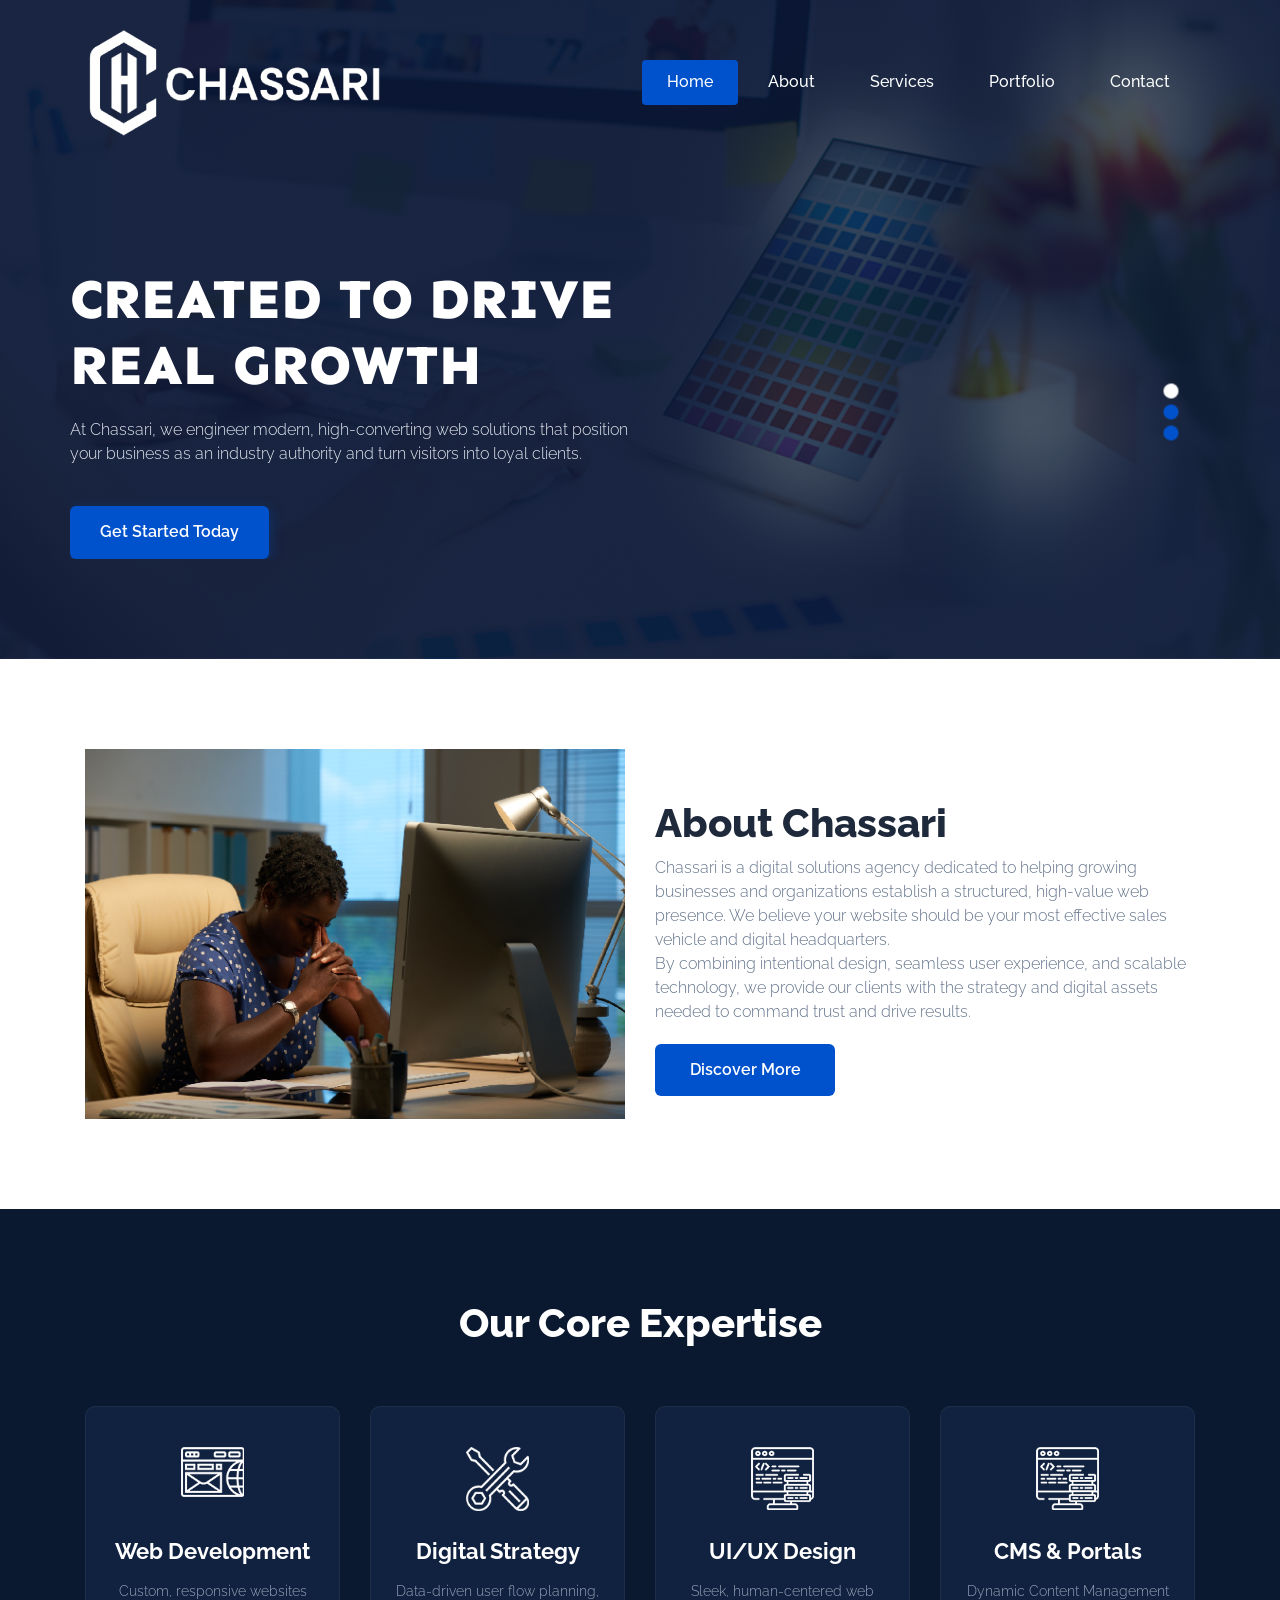
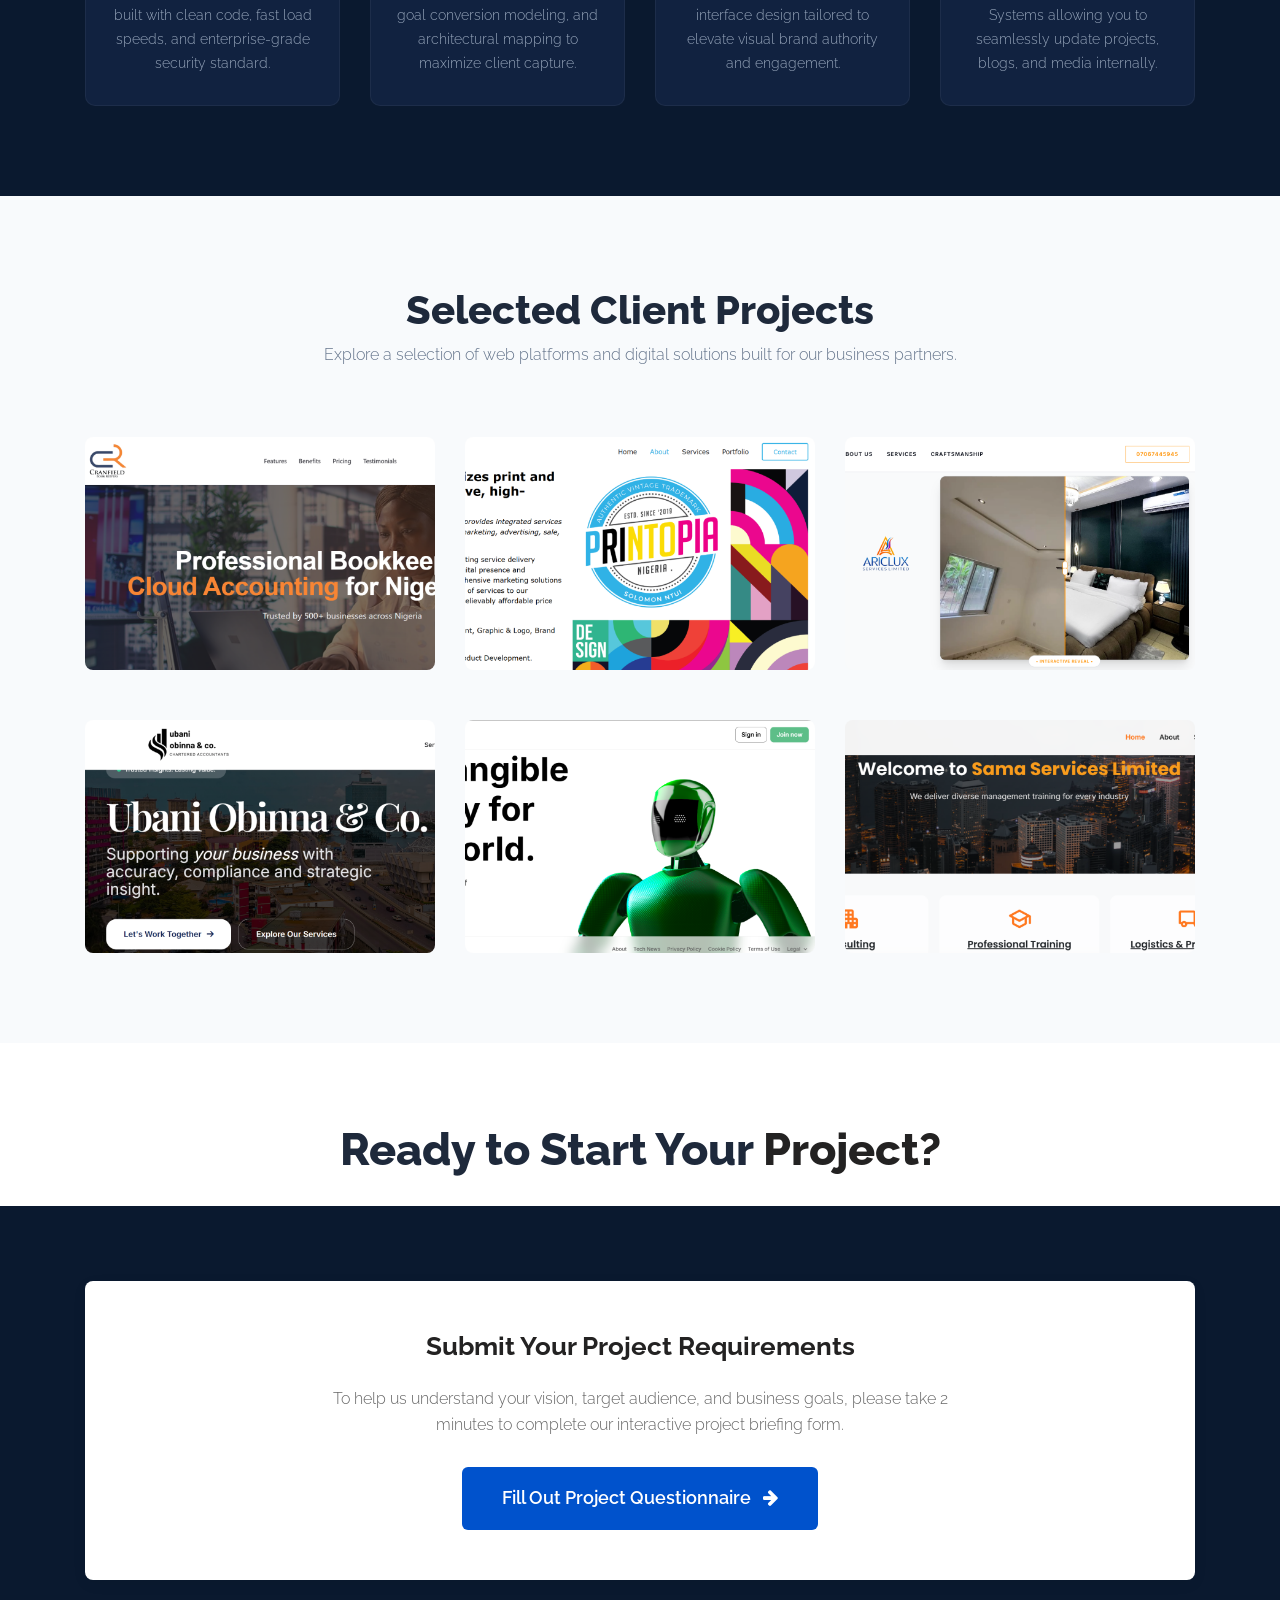
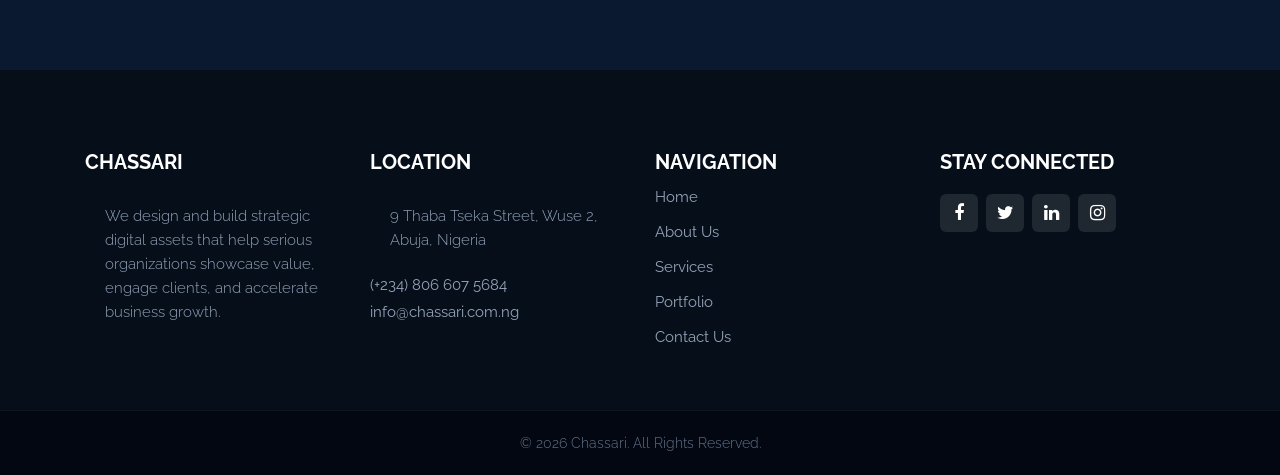
==== index.html @ c995de71 "Add files via upload" ====
<!DOCTYPE html>
<html lang="en">
   <head>
      <meta charset="utf-8">
      <meta http-equiv="X-UA-Compatible" content="IE=edge">
      <meta name="viewport" content="width=device-width, initial-scale=1">
      <meta name="viewport" content="initial-scale=1, maximum-scale=1">
      <title>Chassari | Web Design & Digital Growth Solutions</title>
      <meta name="keywords" content="web design abuja, web development nigeria, business websites, digital agency abuja, custom websites">
      <meta name="description" content="Chassari builds modern, high-converting websites designed to help structured businesses generate leads and scale online.">
      <meta name="author" content="Chassari">
      <link rel="stylesheet" type="text/css" href="css/bootstrap.min.css">
      <link rel="stylesheet" type="text/css" href="css/style.css">
      <link rel="stylesheet" href="css/responsive.css">
      <link rel="icon" href="images/favicon.png" type="image/png" />
      <link rel="apple-touch-icon" href="images/favicon.png" />
      <link rel="stylesheet" href="css/jquery.mCustomScrollbar.min.css">
      <link rel="stylesheet" href="https://netdna.bootstrapcdn.com/font-awesome/4.0.3/css/font-awesome.css">
      <link href="https://fonts.googleapis.com/css2?family=Raleway:wght@400;500;600;800&family=Sen:wght@400;700;800&display=swap" rel="stylesheet">
   </head>
   <body>
      
      <div class="header_section">
         <div class="container">
            <nav class="navbar navbar-expand-lg navbar-light bg-light">
               <div class="logo"><a href="index.html"><img src="images/logo.png" alt="Chassari Logo"></a></div>
               <button class="navbar-toggler" type="button" data-toggle="collapse" data-target="#navbarSupportedContent" aria-controls="navbarSupportedContent" aria-expanded="false" aria-label="Toggle navigation">
               <span class="navbar-toggler-icon"></span>
               </button>
               <div class="collapse navbar-collapse" id="navbarSupportedContent">
                  <ul class="navbar-nav ml-auto">
                     <li class="nav-item active">
                        <a class="nav-link" href="index.html">Home</a>
                     </li>
                     <li class="nav-item">
                        <a class="nav-link" href="about.html">About</a>
                     </li>
                     <li class="nav-item">
                        <a class="nav-link" href="services.html">Services</a>
                     </li>
                     <li class="nav-item">
                        <a class="nav-link" href="portfolio.html">Portfolio</a>
                     </li>
                     <li class="nav-item">
                        <a class="nav-link" href="contact.html">Contact</a>
                     </li>
                  </ul>
               </div>
            </nav>
         </div>
         <div class="banner_section layout_padding">
            <section class="slide-wrapper">
               <div class="container">
                  <div id="myCarousel" class="carousel slide" data-ride="carousel">
                     <ol class="carousel-indicators">
                        <li data-target="#myCarousel" data-slide-to="0" class="active"></li>
                        <li data-target="#myCarousel" data-slide-to="1"></li>
                        <li data-target="#myCarousel" data-slide-to="2"></li>
                     </ol>
                     <div class="carousel-inner">
                        <div class="carousel-item active">
                           <div class="container">
                              <div class="row">
                                 <div class="col-sm-12">
                                    <div class="banner_taital_main">
                                       <h1 class="banner_taital">Created to Drive Real Growth</h1>
                                       <p class="banner_text">At Chassari, we engineer modern, high-converting web solutions that position your business as an industry authority and turn visitors into loyal clients.</p>
                                       <div class="btn_main">
                                          <div class="contact_bt"><a href="contact.html">Get Started Today</a></div>
                                       </div>
                                    </div>
                                 </div>
                              </div>
                           </div>
                        </div>
                        <div class="carousel-item">
                           <div class="container">
                              <div class="row">
                                 <div class="col-sm-12">
                                    <div class="banner_taital_main">
                                       <h1 class="banner_taital">Transform Your Online Presence</h1>
                                       <p class="banner_text">Move beyond basic templates. We create bespoke digital platforms structured specifically around your unique operational goals.</p>
                                       <div class="contact_bt"><a href="portfolio.html">View Our Work</a></div>
                                    </div>
                                 </div>
                              </div>
                           </div>
                        </div>
                        <div class="carousel-item">
                           <div class="container">
                              <div class="row">
                                 <div class="col-sm-12">
                                    <div class="banner_taital_main">
                                       <h1 class="banner_taital">High-Impact Web Presence</h1>
                                       <p class="banner_text">From corporate brands to dynamic organizations, we build fast, secure, and responsive web platforms that deliver high return on investment.</p>
                                       <div class="contact_bt"><a href="contact.html">Request a Proposal</a></div>
                                    </div>
                                 </div>
                              </div>
                           </div>
                        </div>
                     </div>
                  </div>
               </div>
            </section>
         </div>
      </div>

      <div class="about_section layout_padding">
         <div class="container">
            <div class="row">
               <div class="col-md-6">
                  <div class="about_img"><img src="images/about-img.png" alt="About Chassari"></div>
               </div>
               <div class="col-md-6">
                  <h1 class="about_taital">About Chassari</h1>
                  <p class="about_text">Chassari is a digital solutions agency dedicated to helping growing businesses and organizations establish a structured, high-value web presence. We believe your website should be your most effective sales vehicle and digital headquarters.</p>
                  <p class="about_text">By combining intentional design, seamless user experience, and scalable technology, we provide our clients with the strategy and digital assets needed to command trust and drive results.</p>
                  <div class="read_bt_1"><a href="about.html">Discover More</a></div>
               </div>
            </div>
         </div>
      </div>

      <div class="services_section layout_padding">
         <div class="container">
            <div class="row">
               <div class="col-sm-12">
                  <h1 class="services_taital">Our Core Expertise</h1>
               </div>
            </div>
            <div class="services_section_2">
               <div class="row">
                  <div class="col-lg-3 col-sm-6">
                     <div class="box_main">
                        <div class="service_img"><img src="images/icon-1.png" alt="Web Development Icon"></div>
                        <h4 class="development_text">Web Development</h4>
                        <p class="services_text">Custom, responsive websites built with clean code, fast load speeds, and enterprise-grade security standard.</p>
                        <div class="readmore_bt"><a href="services.html">Learn More</a></div>
                     </div>
                  </div>
                  <div class="col-lg-3 col-sm-6">
                     <div class="box_main">
                        <div class="service_img"><img src="images/icon-2.png" alt="Strategy Icon"></div>
                        <h4 class="development_text">Digital Strategy</h4>
                        <p class="services_text">Data-driven user flow planning, goal conversion modeling, and architectural mapping to maximize client capture.</p>
                        <div class="readmore_bt"><a href="services.html">Learn More</a></div>
                     </div>
                  </div>
                  <div class="col-lg-3 col-sm-6">
                     <div class="box_main">
                        <div class="service_img"><img src="images/icon-3.png" alt="UI/UX Design Icon"></div>
                        <h4 class="development_text">UI/UX Design</h4>
                        <p class="services_text">Sleek, human-centered web interface design tailored to elevate visual brand authority and engagement.</p>
                        <div class="readmore_bt"><a href="services.html">Learn More</a></div>
                     </div>
                  </div>
                  <div class="col-lg-3 col-sm-6">
                     <div class="box_main">
                        <div class="service_img"><img src="images/icon-3.png" alt="CMS Solutions Icon"></div>
                        <h4 class="development_text">CMS & Portals</h4>
                        <p class="services_text">Dynamic Content Management Systems allowing you to seamlessly update projects, blogs, and media internally.</p>
                        <div class="readmore_bt"><a href="services.html">Learn More</a></div>
                     </div>
                  </div>
               </div>
            </div>
         </div>
      </div>

      <div class="portfolio_section layout_padding">
         <div class="container">
            <div class="row">
               <div class="col-md-12">
                  <h1 class="portfolio_taital">Selected Client Projects</h1>
                  <p class="portfolio_text">Explore a selection of web platforms and digital solutions built for our business partners.</p>
               </div>
            </div>
         </div>
         <div class="portfolio_section_2 layout_padding">
            <div class="container">
               <div class="pets_section">
                  <div class="pets_section_2">
                     <div class="row">
                        <div class="col-md-4">
                           <div class="container_main">
                              <img src="images/img-1.png" alt="Cranfield Bookkeepers" class="image">
                              <a href="https://cranfieldbookkeepers.com" target="_blank" rel="noopener noreferrer">
                                 <div class="overlay">
                                    <div class="text">
                                       <h4 class="some_text"><i class="fa fa-link" aria-hidden="true"></i></h4>
                                       <h4 class="some_text">Cranfield Bookkeepers</h4>
                                    </div>
                                 </div>
                              </a>
                           </div>
                        </div>
                        <div class="col-md-4">
                           <div class="container_main">
                              <img src="images/img-2.png" alt="Printopia" class="image">
                              <a href="https://printopialtd.com" target="_blank" rel="noopener noreferrer">
                                 <div class="overlay">
                                    <div class="text">
                                       <h4 class="some_text"><i class="fa fa-link" aria-hidden="true"></i></h4>
                                       <h4 class="some_text">Printopia</h4>
                                    </div>
                                 </div>
                              </a>
                           </div>
                        </div>
                        <div class="col-md-4">
                           <div class="container_main">
                              <img src="images/img-3.png" alt="AricLux Services" class="image">
                              <a href="https://aricluxservices.com/" target="_blank" rel="noopener noreferrer">
                                 <div class="overlay">
                                    <div class="text">
                                       <h4 class="some_text"><i class="fa fa-link" aria-hidden="true"></i></h4>
                                       <h4 class="some_text">AricLux Services</h4>
                                    </div>
                                 </div>
                              </a>
                           </div>
                        </div>
                     </div>
                  </div>
                  
                  <div class="pets_section_2" style="margin-top: 30px;">
                     <div class="row">
                        <div class="col-md-4">
                           <div class="container_main">
                              <img src="images/img-5.png" alt="Ubani Obinna & Co" class="image">
                              <a href="https://ubaniobinna.com" target="_blank" rel="noopener noreferrer">
                                 <div class="overlay">
                                    <div class="text">
                                       <h4 class="some_text"><i class="fa fa-link" aria-hidden="true"></i></h4>
                                       <h4 class="some_text">Ubani Obinna & Co</h4>
                                    </div>
                                 </div>
                              </a>
                           </div>
                        </div>
                        <div class="col-md-4">
                           <div class="container_main">
                              <img src="images/img-6.png" alt="Nuodex" class="image">
                              <a href="https://nuodex.com/" target="_blank" rel="noopener noreferrer">
                                 <div class="overlay">
                                    <div class="text">
                                       <h4 class="some_text"><i class="fa fa-link" aria-hidden="true"></i></h4>
                                       <h4 class="some_text">Nuodex</h4>
                                    </div>
                                 </div>
                              </a>
                           </div>
                        </div>
                        <div class="col-md-4">
                           <div class="container_main">
                              <img src="images/img-4.png" alt="Sama Services" class="image">
                              <a href="https://samaservicesltd.com" target="_blank" rel="noopener noreferrer">
                                 <div class="overlay">
                                    <div class="text">
                                       <h4 class="some_text"><i class="fa fa-link" aria-hidden="true"></i></h4>
                                       <h4 class="some_text">Sama Services</h4>
                                    </div>
                                 </div>
                              </a>
                           </div>
                        </div>
                     </div>
                  </div>

               </div>
            </div>
         </div>
      </div>
      <div class="contact_section layout_padding">
         <div class="container">
            <div class="row">
               <div class="col-sm-12">
                  <h1 class="contact_taital">Ready to Start Your <span style="color: #232222;">Project?</span></h1>
               </div>
            </div>
         </div>
      </div>
      <div class="contact_section_2">
         <div class="container">
            <div class="row">
               <div class="col-md-12">
                  <div class="mail_section map_form_container" style="text-align: center; padding: 50px 30px; background: #ffffff; border-radius: 8px; box-shadow: 0 4px 15px rgba(0,0,0,0.05);">
                     <h2 style="font-size: 26px; font-weight: 700; margin-bottom: 15px; color: #232222;">Submit Your Project Requirements</h2>
                     <p style="font-size: 16px; color: #666666; max-width: 650px; margin: 0 auto 30px auto; line-height: 1.6;">
                        To help us understand your vision, target audience, and business goals, please take 2 minutes to complete our interactive project briefing form.
                     </p>
                     <div style="margin-top: 20px;">
                        <a href="https://forms.gle/LERHm6ijwCFLnTqZA" target="_blank" rel="noopener noreferrer" class="send_bt active" style="display: inline-block; width: auto; padding: 15px 40px; font-size: 18px; font-weight: 600; border-radius: 5px; text-decoration: none;">
                           Fill Out Project Questionnaire <i class="fa fa-arrow-right" aria-hidden="true" style="margin-left: 8px;"></i>
                        </a>
                     </div>
                  </div>
               </div>
            </div>
         </div>
      </div>
      <div class="footer_section layout_padding">
         <div class="container">
            <div class="footer_section_2">
               <div class="row">
                  <div class="col-lg-3 col-sm-6">
                     <h2 class="useful_text">Chassari</h2>
                     <p class="lorem_text">We design and build strategic digital assets that help serious organizations showcase value, engage clients, and accelerate business growth.</p>
                  </div>
                  <div class="col-lg-3 col-sm-6">
                     <h2 class="useful_text">Location</h2>
                     <p class="dummy_text">9 Thaba Tseka Street, Wuse 2, Abuja, Nigeria</p>
                     <div class="location_text"><a href="tel:+2348066075684">(+234) 806 607 5684</a></div>
                     <div class="location_text"><a href="mailto:info@chassari.com.ng">info@chassari.com.ng</a></div>
                  </div>
                  <div class="col-lg-3 col-sm-6">
                     <h2 class="useful_text">Navigation</h2>
                     <div class="footer_menu">
                        <ul>
                           <li><a href="index.html">Home</a></li>
                           <li><a href="about.html">About Us</a></li>
                           <li><a href="services.html">Services</a></li>
                           <li><a href="portfolio.html">Portfolio</a></li>
                           <li><a href="contact.html">Contact Us</a></li>
                        </ul>
                     </div>
                  </div>
                  <div class="col-lg-3 col-sm-6">
                     <h2 class="useful_text">Stay Connected</h2>
                     <div class="form-group">

                        <div class="social_icon">
                           <ul>
                              <li><a href="#"><i class="fa fa-facebook" aria-hidden="true"></i></a></li>
                              <li><a href="#"><i class="fa fa-twitter" aria-hidden="true"></i></a></li>
                              <li><a href="#"><i class="fa fa-linkedin" aria-hidden="true"></i></a></li>
                              <li><a href="#"><i class="fa fa-instagram" aria-hidden="true"></i></a></li>
                           </ul>
                        </div>
                     </div>
                  </div>
               </div>
            </div>
         </div>
      </div>
      <div class="copyright_section">
         <div class="container">
            <div class="row">
               <div class="col-sm-12">
                  <p class="copyright_text">&copy; 2026 Chassari. All Rights Reserved.</p>
               </div>
            </div>
         </div>
      </div>
      <script src="js/jquery.min.js"></script>
      <script src="js/popper.min.js"></script>
      <script src="js/bootstrap.bundle.min.js"></script>
      <script src="js/jquery-3.0.0.min.js"></script>
      <script src="js/plugin.js"></script>
   </body>
</html>
---- css/style.css ----
/*--------------------------------------------------------------------- File Name: style.css ---------------------------------------------------------------------*/

/*--------------------------------------------------------------------- import Fonts ---------------------------------------------------------------------*/

@import url('https://fonts.googleapis.com/css?family=Rajdhani:300,400,500,600,700');
@import url('https://fonts.googleapis.com/css?family=Poppins:100,100i,200,200i,300,300i,400,400i,500,500i,600,600i,700,700i,800,800i,900,900i');
@font-face {
    font-family: "Righteous";
    src: url("../fonts/BalooChettan-Regular.ttf");
}

/*--------------------------------------------------------------------- import Files ---------------------------------------------------------------------*/

@import url(animate.min.css);
@import url(normalize.css);
@import url(icomoon.css);
@import url(css/font-awesome.min.css);
@import url(meanmenu.css);
@import url(owl.carousel.min.css);
@import url(swiper.min.css);
@import url(slick.css);
@import url(jquery.fancybox.min.css);
@import url(jquery-ui.css);
@import url(nice-select.css);

/*--------------------------------------------------------------------- Color Palette Variables ---------------------------------------------------------------------*/

:root {
    --brand-primary: #0052CC;         /* Corporate Tech Blue */
    --brand-primary-dark: #003D99;    /* Deep Blue Hover */
    --brand-accent: #00B8D9;          /* Cyan Accent */
    --brand-dark-bg: #0A192F;         /* Midnight Navy Background */
    --brand-card-bg: #112240;         /* Modern Dark Elevation Card */
    --brand-light-bg: #F8FAFC;        /* Clean Light Slate Gray */
    --text-dark: #1E293B;             /* Charcoal Primary Heading Text */
    --text-muted: #64748B;            /* Muted Body Text */
}

/*--------------------------------------------------------------------- Skeleton ---------------------------------------------------------------------*/

* {
    box-sizing: border-box !important;
    transition: ease all 0.3s;
}

html {
    scroll-behavior: smooth;
}

body {
    color: var(--text-muted);
    font-size: 14px;
    line-height: 1.80857;
    font-weight: normal;
    overflow-x: hidden;
    font-family: 'Raleway', sans-serif;
    background-color: #ffffff;
}

a {
    color: var(--text-dark);
    text-decoration: none !important;
    outline: none !important;
    -webkit-transition: all .3s ease-in-out;
    -moz-transition: all .3s ease-in-out;
    -ms-transition: all .3s ease-in-out;
    -o-transition: all .3s ease-in-out;
    transition: all .3s ease-in-out;
}

h1, h2, h3, h4, h5, h6 {
    letter-spacing: 0;
    font-weight: normal;
    position: relative;
    padding: 0 0 10px 0;
    line-height: normal;
    color: var(--text-dark);
    margin: 0;
}

h1 { font-size: 24px }
h2 { font-size: 22px }
h3 { font-size: 18px }
h4 { font-size: 16px }
h5 { font-size: 14px }
h6 { font-size: 13px }

*, *::after, *::before {
    -webkit-box-sizing: border-box;
    -moz-box-sizing: border-box;
    box-sizing: border-box;
}

h1 a, h2 a, h3 a, h4 a, h5 a, h6 a {
    color: var(--text-dark);
    text-decoration: none!important;
    opacity: 1;
}

button:focus { outline: none; }

ul, li, ol {
    margin: 0px;
    padding: 0px;
    list-style: none;
}

p {
    margin: 20px;
    font-weight: 300;
    font-size: 15px;
    line-height: 24px;
}

a, .btn {
    text-decoration: none !important;
    outline: none !important;
}

img {
    max-width: 100%;
    height: auto;
}

:focus { outline: 0; }

.paddind_bottom_0 { padding-bottom: 0 !important; }

.btn-custom {
    margin-top: 20px;
    background-color: transparent !important;
    border: 2px solid #ddd;
    padding: 12px 40px;
    font-size: 16px;
}

.lead {
    font-size: 18px;
    line-height: 30px;
    color: #767676;
    margin: 0;
    padding: 0;
}

.form-control:focus {
    border-color: #ffffff !important;
    box-shadow: 0 0 0 .2rem rgba(255, 255, 255, .25);
}

.navbar-form input { border: none !important; }
.badge { font-weight: 500; }
blockquote { margin: 20px 0 20px; padding: 30px; }
button { border: 0; margin: 0; padding: 0; cursor: pointer; }
.full { float: left; width: 100%; }
.layout_padding { padding-top: 90px; padding-bottom: 0px; }
.padding_0 { padding: 0px; }

/* Header Top Section */

.header_top_section {
    width: 100%;
    display: flex;
    background-color: var(--brand-primary);
    height: auto;
    padding: 15px 0px;
}

.header_top_main { display: flex; }

.call_text, .call_text_1, .call_text_2 {
    width: 100%;
    float: left;
    font-size: 16px;
    color: #ffffff;
}

.call_text_1, .call_text_2 { text-align: right; }
.call_text_2 { text-align: center; }

.call_text a, .call_text_1 a, .call_text_2 a { color: #ffffff; }
.call_text a:hover, .call_text_1 a:hover, .call_text_2 a:hover { color: var(--brand-accent); }

.padding_left_15 { padding-left: 10px; }

/* Header Section & Banner Image Fix */

.header_section {
    width: 100%;
    float: left;
    /* Combines dark navy tint overlay with original image so banner image is clearly visible */
    background-image: linear-gradient(rgba(10, 25, 47, 0.75), rgba(10, 25, 47, 0.75)), url(../images/banner-bg.png);
    height: auto;
    background-size: cover;
    background-position: center center;
    background-repeat: no-repeat;
}

.bg-light { background-color: transparent !important; }
.logo { width: 27%; float: left; }
.ml-auto, .mx-auto { margin-left: auto!important; }

.navbar-expand-lg .navbar-nav .nav-link {
    padding-right: 25px;
    padding-left: 25px;
    font-size: 16px;
    font-weight: 500;
    color: #fcfefe;
    background-color: transparent;
    margin-left: 5px;
    border-radius: 4px;
}

.navbar-light .navbar-nav .nav-link:focus,
.navbar-light .navbar-nav .nav-link:hover,
.navbar-light .navbar-nav .active>.nav-link,
.navbar-light .navbar-nav .nav-link.active,
.navbar-light .navbar-nav .nav-link.show,
.navbar-light .navbar-nav .show>.nav-link {
    color: #ffffff !important;
    background-color: var(--brand-primary) !important;
}

.navbar { padding: 30px 0px 30px 0px; }

.search_icon ul { margin: 0px; padding: 0px; }
.search_icon li {
    float: left;
    font-size: 18px;
    color: #ffffff;
    padding: 0px 0px 0px 30px;
}
.search_icon li a { color: #ffffff; }
.search_icon li a:hover { color: var(--brand-accent); }

/* Banner Section */

.banner_section {
    width: 100%;
    float: left;
    padding: 100px 0px;
}

.banner_taital_main {
    width: 50%;
    float: left;
}

.banner_taital {
    width: 100%;
    float: left;
    font-size: 56px;
    color: #ffffff;
    text-transform: uppercase;
    font-weight: 800;
    padding-bottom: 0px;
    line-height: 66px;
    font-family: 'Sen', sans-serif;
}

.banner_text {
    width: 100%;
    float: left;
    font-size: 16px;
    color: #E2E8F0;
    margin-left: 0px;
}

.btn_main {
    width: 100%;
    display: flex;
    padding-top: 20px;
}

.contact_bt {
    width: auto;
    float: left;
}

.contact_bt a {
    width: 100%;
    float: left;
    font-size: 16px;
    color: #ffffff;
    background-color: var(--brand-primary);
    padding: 12px 30px;
    text-align: center;
    font-weight: 600;
    border-radius: 6px;
    box-shadow: 0 4px 14px rgba(0, 82, 204, 0.4);
}

.contact_bt a:hover {
    color: #ffffff;
    background-color: var(--brand-primary-dark);
}

.carousel-inner, .carousel, .carousel-item, .container, .fill {
    width: 100%;
    background-position: center center;
    background-size: cover;
}

.slide-wrapper { display: inline; }
.slide-wrapper .container { padding: 0; }

/* Vertical Carousel Sliders */

.banner_section .carousel-inner>.carousel-item.carousel-item-next,
.banner_section .carousel-inner>.carousel-item.active.carousel-item-right {
    transform: translate3d(0, 100%, 0);
    top: 0;
}

.banner_section .carousel-inner>.carousel-item.carousel-item-prev,
.banner_section .carousel-inner>.carousel-item.active.carousel-item-left {
    transform: translate3d(0, -100%, 0);
    top: 0;
}

.banner_section .carousel-inner>.carousel-item.next.carousel-item-left,
.banner_section .carousel-inner>.carousel-item.carousel-item-prev.carousel-item-right,
.banner_section .carousel-inner>.carousel-item.active {
    transform: translate3d(0, 0, 0);
    top: 0;
}

.carousel-indicators {
    position: absolute;
    top: 0; bottom: 0;
    margin: auto;
    height: 20px;
    right: 10px; left: auto; width: auto;
    transform: rotate(90deg);
}

.carousel-indicators li {
    display: block;
    margin-bottom: 5px;
    width: 15px; height: 15px;
    border-radius: 100%;
    background-color: var(--brand-primary);
}

.carousel-indicators li.active {
    margin-bottom: 5px;
    background: #ffffff;
}

/* About Section */

.about_section {
    width: 100%;
    float: left;
    padding: 90px 0px;
    background-color: #ffffff;
}

.about_taital {
    width: 100%;
    float: left;
    font-size: 40px;
    color: var(--text-dark);
    font-weight: 800;
    padding-top: 50px;
}

.about_img img { height: 370px; }

.about_text {
    width: 100%;
    float: left;
    font-size: 16px;
    color: var(--text-muted);
    margin: 0px;
}

.read_bt_1 {
    width: 180px;
    float: left;
    margin-top: 20px;
}

.read_bt_1 a {
    width: 100%;
    float: left;
    font-size: 16px;
    font-weight: 600;
    text-align: center;
    background-color: var(--brand-primary);
    color: #ffffff;
    padding: 12px 0px;
    border-radius: 6px;
}

.read_bt_1 a:hover {
    background-color: var(--brand-primary-dark);
    color: #ffffff;
}

.about_img { width: 100%; }

/* Services Section */

.services_section {
    width: 100%;
    float: left;
    background-color: var(--brand-dark-bg);
    height: auto;
    padding: 90px 0;
}

.services_taital {
    width: 100%;
    float: left;
    font-size: 40px;
    color: #ffffff;
    font-weight: 800;
    text-align: center;
}

.services_text {
    width: 100%;
    font-size: 14px;
    margin: 0px;
    color: #94A3B8;
    padding-top: 15px;
    text-align: center;
}

.services_section_2 {
    width: 100%;
    float: left;
    padding-top: 30px;
}

.box_main {
    width: 100%;
    background-color: var(--brand-card-bg);
    border: 1px solid rgba(255, 255, 255, 0.05);
    border-radius: 10px;
    height: auto;
    padding: 40px 20px 30px 20px;
    margin-top: 20px;
}

.box_main:hover, .box_main.active {
    background-color: #162C52;
    border-color: var(--brand-primary);
}

.service_img {
    width: 30%;
    margin: 0 auto;
    min-height: 71px;
}

.development_text {
    width: 100%;
    font-size: 22px;
    color: #ffffff;
    font-weight: 700;
    padding: 20px 0px 0px 0px;
    text-align: center;
}

.box_main:hover .readmore_bt, .box_main.active .readmore_bt {
    display: block;
}

.readmore_bt {
    width: 140px;
    margin: 0 auto;
    padding-top: 40px;
    position: relative;
    display: none;
}

.readmore_bt a {
    width: 100%;
    text-align: center;
    font-size: 14px;
    font-weight: 600;
    color: #ffffff;
    background-color: var(--brand-primary);
    padding: 10px 15px;
    border-radius: 4px;
    display: block;
}

.readmore_bt a:hover {
    background-color: var(--brand-primary-dark);
    color: #ffffff;
}

/* Portfolio Section */

.portfolio_section {
    width: 100%;
    float: left;
    background-color: var(--brand-light-bg);
    padding: 90px 0;
}

.portfolio_taital {
    width: 100%;
    float: left;
    font-size: 40px;
    color: var(--text-dark);
    font-weight: 800;
    text-align: center;
}

.portfolio_text {
    width: 100%;
    float: left;
    font-size: 16px;
    color: var(--text-muted);
    margin: 0px;
    text-align: center;
}

.portfolio_section_2 {
    padding: 50px 0px;
    width: 100%;
}

.pets_section_2 {
    width: 100%;
    float: left;
    padding-top: 20px;
}

.image {
    display: block;
    width: 100%;
    height: auto;
    border-radius: 8px;
}

.overlay {
    position: absolute;
    top: 0; bottom: 0; left: 0; right: 0;
    height: 100%; width: 100%;
    opacity: 0;
    transition: .5s ease;
    background-color: rgba(10, 25, 47, 0.85);
    border-radius: 8px;
    margin: 0 auto;
}

.container_main { position: relative; }
.container_main:hover .overlay { opacity: 1; }

.text {
    color: white;
    font-size: 20px;
    position: absolute;
    top: 50%; left: 50%;
    transform: translate(-50%, -50%);
    width: 80%;
}

.some_text {
    color: #fefefd;
    text-align: center;
    font-size: 18px;
    padding-bottom: 0;
    font-weight: 700;
    font-family: 'Sen', sans-serif;
}

i.fa.fa-link {
    background: var(--brand-primary);
    padding: 20px 20px 18px 20px;
    border-radius: 100%;
    color: #ffffff;
}

/* Contact Section */

.contact_section {
    width: 100%;
    float: left;
    padding-top: 80px;
}

.contact_taital {
    width: 100%;
    float: left;
    font-size: 45px;
    color: var(--text-dark);
    font-weight: 800;
    padding-bottom: 30px;
    text-align: center;
}

.contact_section_2 {
    width: 100%;
    float: left;
    background-color: var(--brand-dark-bg);
    height: auto;
    padding: 75px 0px 90px 0px;
}

.send_bt a, .send_bt.active {
    background-color: var(--brand-primary) !important;
    color: #ffffff !important;
    border-radius: 6px !important;
}

.send_bt a:hover {
    background-color: var(--brand-primary-dark) !important;
    color: #ffffff !important;
}

/* Footer Section */

.footer_section {
    width: 100%;
    float: left;
    background-color: #060E1A;
    height: auto;
    padding: 80px 0 50px 0;
}

.useful_text {
    width: 100%;
    font-size: 20px;
    color: #ffffff;
    font-weight: 700;
    text-transform: uppercase;
}

.lorem_text, .dummy_text, .location_text a, .footer_menu li a {
    color: #94A3B8;
    font-size: 15px;
}

.location_text a:hover, .footer_menu li a:hover {
    color: var(--brand-accent);
}

.social_icon li a {
    float: left;
    background-color: rgba(255, 255, 255, 0.1);
    color: #ffffff;
    border-radius: 6px;
    font-size: 18px;
    margin-right: 8px;
    width: 38px; height: 38px;
    line-height: 38px;
    text-align: center;
    margin-top: 10px;
}

.social_icon li a:hover {
    background-color: var(--brand-primary);
    color: #ffffff;
}

.update_mail {
    color: #1E293B;
    width: 100%;
    height: 48px;
    font-size: 15px;
    padding: 10px 15px;
    background-color: #ffffff;
    border-radius: 4px;
    border: 0;
    margin-top: 10px;
}

.subscribe_bt {
    width: 140px;
    float: left;
    padding-top: 15px;
}

.subscribe_bt a {
    width: 100%;
    float: left;
    color: #ffffff;
    font-size: 14px;
    font-weight: 600;
    padding: 10px 0px;
    background-color: var(--brand-primary);
    text-transform: uppercase;
    text-align: center;
    border-radius: 4px;
}

.subscribe_bt a:hover {
    background-color: var(--brand-primary-dark);
    color: #ffffff;
}

.footer_menu li a {
    padding: 0px 0px 8px 0px;
    display: block;
}

/* Copyright Section */

.copyright_section {
    width: 100%;
    float: left;
    background-color: #030712;
    border-top: 1px solid rgba(255, 255, 255, 0.05);
}

.copyright_text, .copyright_text a {
    font-size: 14px;
    color: #64748B;
    text-align: center;
    margin: 20px 0px;
}

.copyright_text a:hover { color: var(--brand-accent); }

.margin_top90 { margin-top: 90px; }
.margin90 { margin: 90px 0px; }
---- css/responsive.css ----
/*--------------------------------------------------------------------- File Name: responsive.css ---------------------------------------------------------------------*/


/*------------------------------------------------------------------- 991px x 768px ---------------------------------------------------------------------*/

@media only screen and (min-width: 768px) and (max-width: 991px) {
    .header-search {
        padding: 15px 0px;
    }
}


/*------------------------------------------------------------------- 767px x 599px ---------------------------------------------------------------------*/

@media only screen and (min-width: 599px) and (max-width: 767px) {
    .logo {
        text-align: center;
    }
    .cart-content-right {
        padding-bottom: 5px;
    }
    .mg {
        margin: 0px 0px;
    }
    .menu-area-main {
        height: 256px;
        overflow-y: auto;
    }
    .megamenu>.row [class*="col-"] {
        padding: 0px;
    }
    .menu-area-main .megamenu .men-cat {
        padding: 0px 15px;
    }
    .menu-area-main .megamenu .women-cat {
        padding: 0px 15px;
    }
    .menu-area-main .megamenu .el-cat {
        padding: 0px 15px;
    }
    .mean-container .mean-nav ul li a.mean-expand {
        height: 19px;
    }
    .category-box.women-box {
        display: none;
    }
    .cart-box {
        display: inline-block;
        margin: 0px 30px;
    }
    .wish-box {
        float: none;
        margin: 0px 30px;
        display: inline-block;
    }
    .menu-add {
        display: none;
    }
    .category-box {
        display: none;
    }
    .mean-container .mean-nav ul li ol {
        padding: 0px;
    }
    .mean-container .mean-nav ul li a {
        padding: 10px 20px;
        width: 94.8%;
    }
    .mean-container .mean-nav ul li li a {
        width: 92%;
        padding: 1em 4%;
    }
    .mean-container .mean-nav ul li li li a {
        width: 100%;
    }
    .header-search {
        padding: 15px 0px;
    }
    #collapseFilter.d-md-block {
        padding: 30px 0px;
    }
}


/*------------------------------------------------------------------- 599px x 280px ---------------------------------------------------------------------*/

@media only screen and (min-width: 280px) and (max-width: 599px) {
    .cart-content-right {
        padding-bottom: 5px;
    }
    .megamenu>.row [class*="col-"] {
        padding: 0px;
    }
    .menu-area-main .megamenu .men-cat {
        padding: 0px 15px;
    }
    .menu-area-main .megamenu .women-cat {
        padding: 0px 15px;
    }
    .menu-area-main .megamenu .el-cat {
        padding: 0px 15px;
    }
    .mean-container .mean-nav ul li a {
        padding: 1em 4%;
        width: 92%;
    }
    .mean-container .mean-nav ul li li a {
        width: 90%;
        padding: 1em 5%;
    }
    .mean-container .sub-full.megamenu-categories ol li a {
        padding: 5px 0px;
        text-transform: capitalize;
        width: 100%;
    }
    .megamenu .sub-full.megamenu-categories .women-box .banner-up-text a {
        width: auto;
        border: none;
        float: none;
    }
    .menu-area-main {
        height: 45px;
        overflow-y: auto;
    }
    .mean-container .mean-nav ul li a.mean-expand {
        top: 0;
    }
}

@media (min-width: 992px) and (max-width: 1199px) {
    .navbar-expand-lg .navbar-nav .nav-link {
        padding-right: 20px;
        padding-left: 20px;
    }
    .header_section {
        background-size: 100% 100%;
    }
    .banner_section {
        padding: 50px 0px;
    }
    .box_main {
        padding: 40px 5px 0px 5px;
    }
}

@media (min-width: 768px) and (max-width: 991px) {
    .navbar-expand-lg .navbar-nav .nav-link {
        text-align: center;
    }
    .search_icon {
        margin: 0 auto;
    }
    .search_icon li {
        padding: 0px 20px;
    }
    .navbar-toggler {
        background-color: #fff;
    }
    .call_text {
        font-size: 12px;
    }
    .call_text_2 {
        font-size: 12px;
    }
    .call_text_1 {
        font-size: 12px;
    }
    .banner_section {
        padding: 50px 0px;
    }
    .banner_taital_main {
        width: 65%;
    }
    .header_section {
        background-size: cover;
    }
    .about_taital {
        font-size: 34px;
        padding-top: 0px;
    }
    .about_text {
        width: 100%;
        font-size: 14px;
    }
    .about_img img {
        height: 300px;
    }

    .readmore_bt a {
        color: #252525;
        background-color: #fff;
    }

    .readmore_bt a:hover {
        background-color: #252525;
        color: #ffffff;
        box-shadow: 0px 3px 5px 0px #f6f6f5 !important;
    }

    .box_main {
        margin-top: 30px;
    }
    .footer_section_2 {
        padding-top: 0px;
    }
    .useful_text {
        margin-top: 30px;
    }
    .footer_section {
        padding: 50px 0px;
    }
}

@media (min-width: 576px) and (max-width: 767px) {
    .header_top_section {
        display: none;
    }
    .navbar-expand-lg .navbar-nav .nav-link {
        text-align: center;
        margin-top: 20px;
    }
    .navbar-toggler {
        background-color: #fff;
    }
    .header_section {
        background-size: cover;
    }
    .logo {
        width: auto;
    }
    .banner_taital_main {
        width: 100%;
    }
    .banner_taital {
        font-size: 40px;
        line-height: 50px;
    }
    .slide-wrapper .container {
        padding: 0px 10px;
    }
    .banner_section {
        padding-top: 20px;
    }
    .carousel-indicators {
        right: -30px;
    }
    .about_img img {
        height: auto;
        margin-top: 30px;
    }
    .about_section .row {
        display: flex;
        flex-direction: column-reverse;
    }
    .about_taital {
        font-size: 30px;
    }
    .about_text {
        width: 94%;
        font-size: 14px;
    }

    .readmore_bt a {
        color: #252525;
        background-color: #fff;
    }

    .readmore_bt a:hover {
        background-color: #252525;
        color: #ffffff;
        box-shadow: 0px 3px 5px 0px #f6f6f5 !important;
    }

    .box_main {
        margin-top: 30px;
    }
    .portfolio_section {
        width: 100%;
    }
    .portfolio_section_2 {
        padding: 20px 0px;
    }
    .container_main {
        margin-top: 20px;
    }
    .contact_taital {
        font-size: 40px;
    }
    .footer_section_2 {
        padding-top: 0px;
    }
    .useful_text {
        margin-top: 30px;
    }
    .footer_section {
        padding: 50px 0px;
    }
}

@media (max-width: 575px) {
    .header_top_section {
        display: none;
    }
    .navbar-expand-lg .navbar-nav .nav-link {
        text-align: center;
        margin-top: 20px;
    }
    .navbar-toggler {
        background-color: #fff;
    }
    .header_section {
        background-size: cover;
    }
    .logo {
        width: auto;
    }
    .banner_taital_main {
        width: 100%;
    }
    .banner_taital {
        font-size: 40px;
        line-height: 50px;
    }
    .slide-wrapper .container {
        padding: 0px 10px;
    }
    .banner_section {
        padding-top: 20px;
    }
    .carousel-indicators {
        right: -30px;
    }
    .about_img img {
        height: auto;
        margin-top: 30px;
    }
    .about_section .row {
        display: flex;
        flex-direction: column-reverse;
    }
    .about_taital {
        font-size: 30px;
        padding-top: 0px;
    }
    .about_text {
        width: 94%;
        font-size: 14px;
    }
    .readmore_bt a {
        color: #252525;
        background-color: #fff;
    }
    .readmore_bt a:hover {
        box-shadow: 0px 3px 5px 0px #f6f6f5;
    }
    .box_main {
        margin-top: 30px;
    }
    .portfolio_section {
        width: 100%;
    }
    .portfolio_section_2 {
        padding: 20px 0px;
    }
    .container_main {
        margin-top: 20px;
    }
    .contact_taital {
        font-size: 40px;
    }
    .footer_section_2 {
        padding-top: 0px;
    }
    .useful_text {
        margin-top: 30px;
    }
    .footer_section {
        padding: 50px 0px;
    }
}
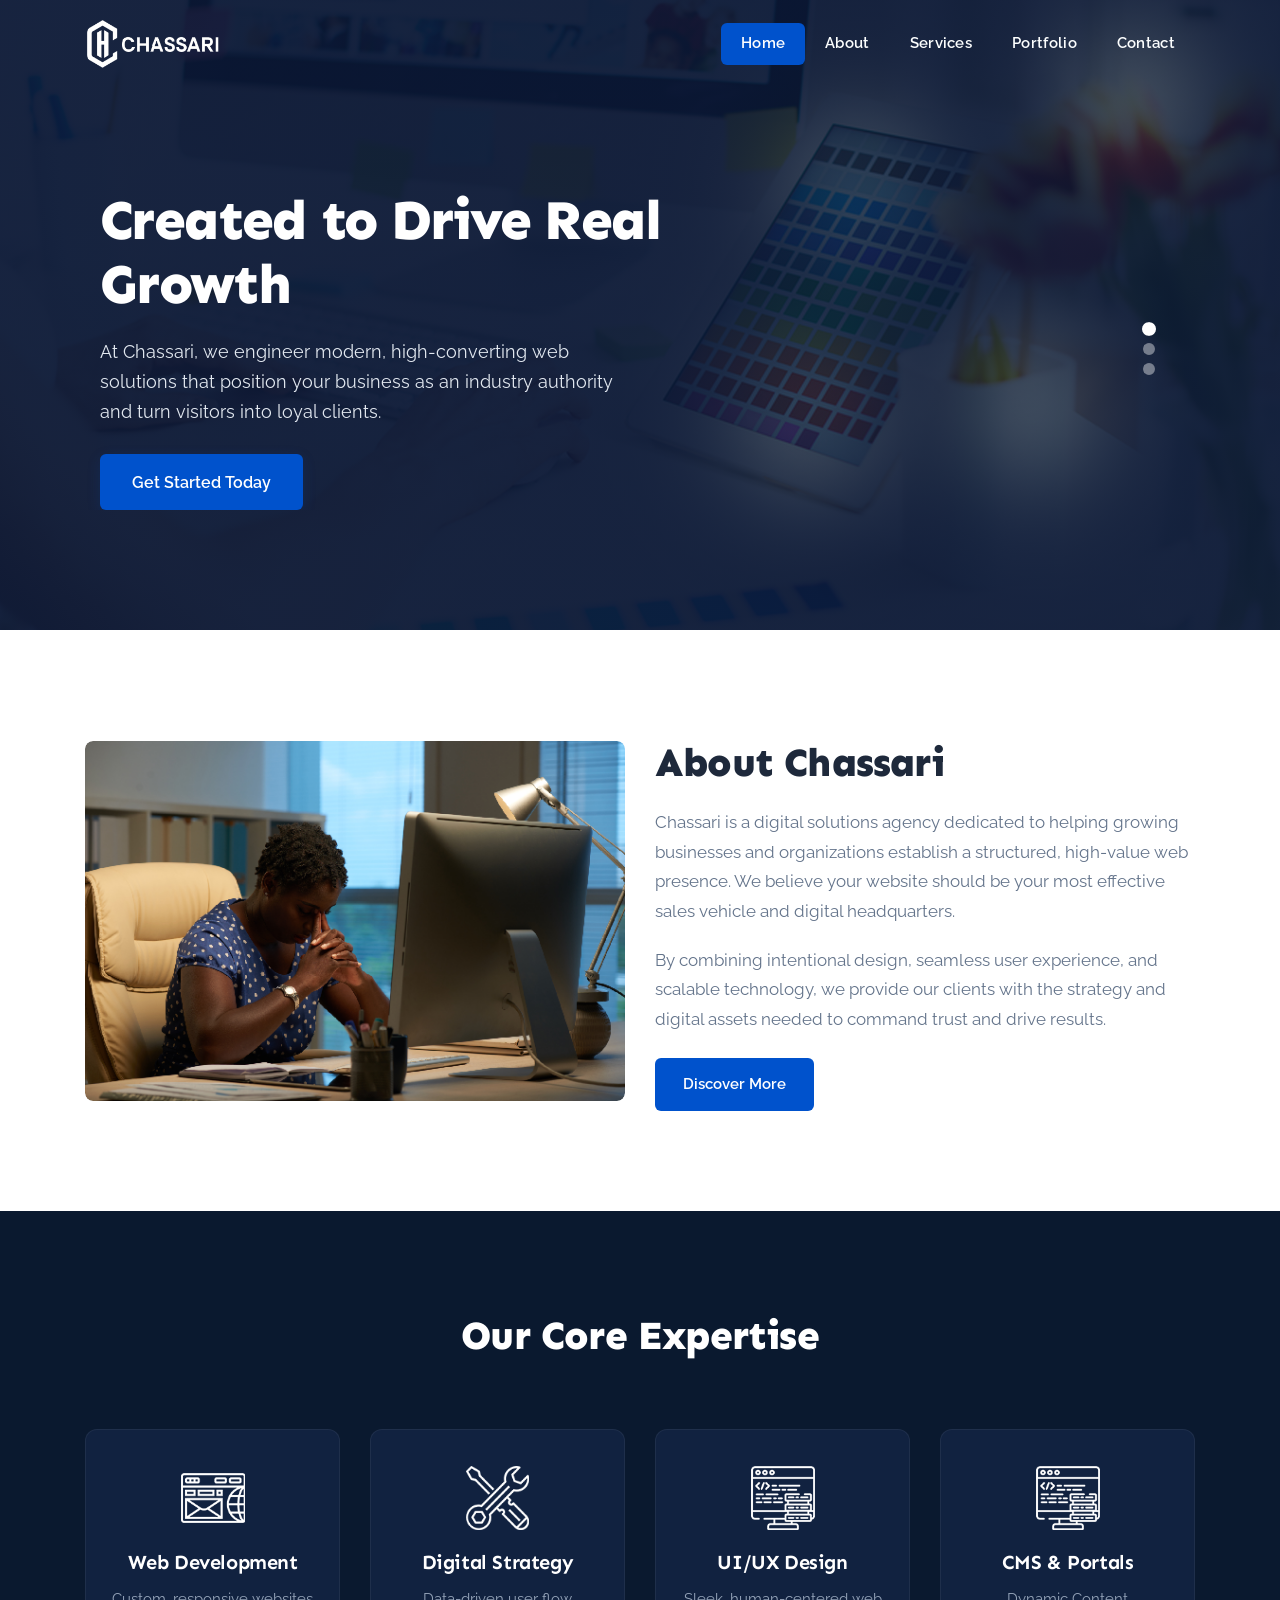
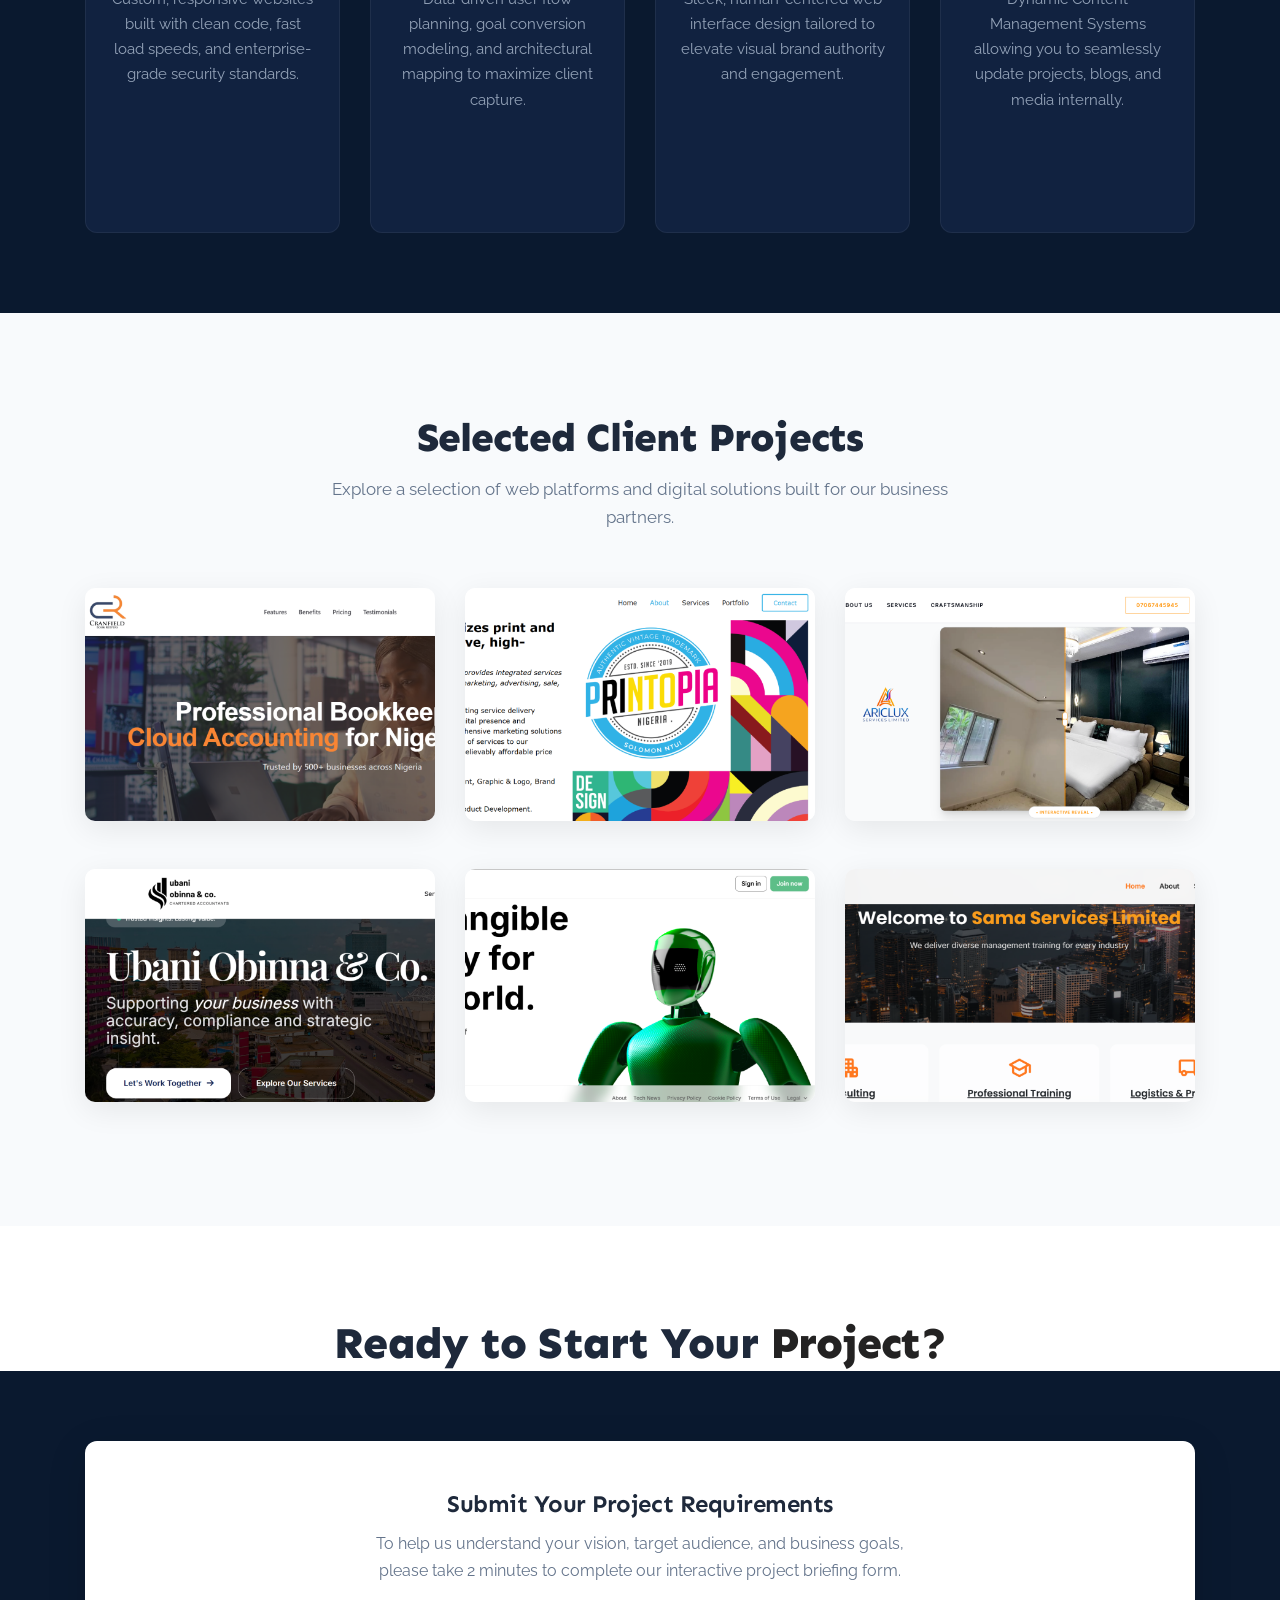
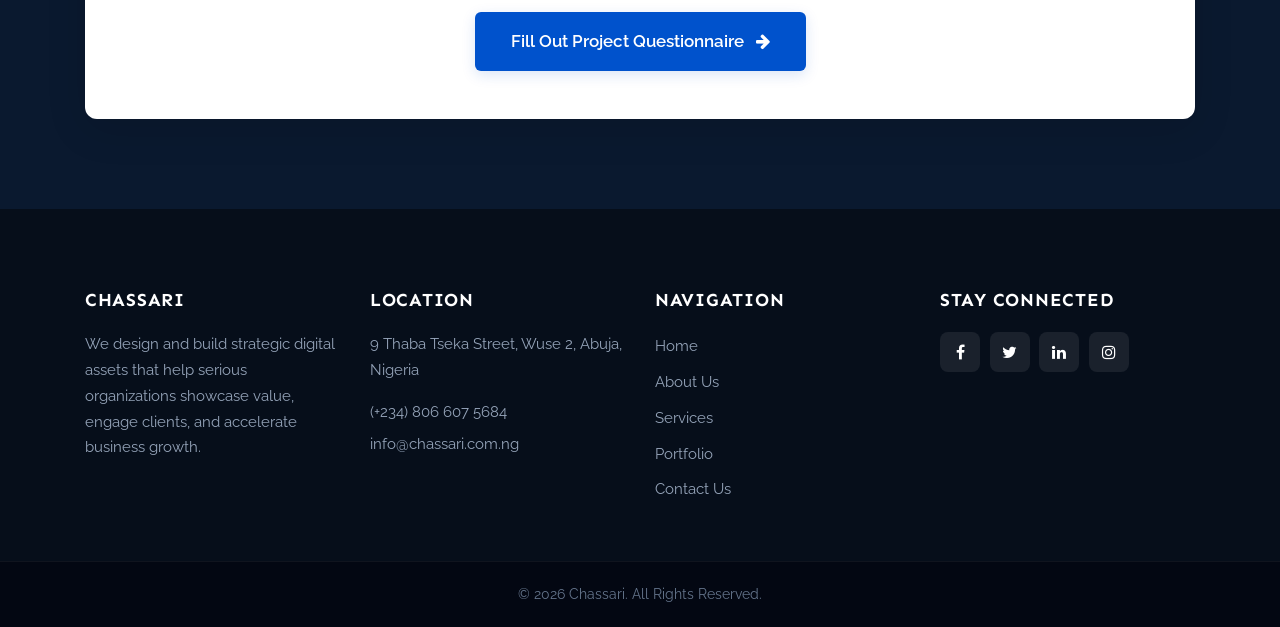
==== commit 1d062f20: "Add files via upload" ====
--- a/index.html
+++ b/index.html
@@ -1,362 +1,365 @@
 <!DOCTYPE html>
 <html lang="en">
-   <head>
-      <meta charset="utf-8">
-      <meta http-equiv="X-UA-Compatible" content="IE=edge">
-      <meta name="viewport" content="width=device-width, initial-scale=1">
-      <meta name="viewport" content="initial-scale=1, maximum-scale=1">
-      <title>Chassari | Web Design & Digital Growth Solutions</title>
-      <meta name="keywords" content="web design abuja, web development nigeria, business websites, digital agency abuja, custom websites">
-      <meta name="description" content="Chassari builds modern, high-converting websites designed to help structured businesses generate leads and scale online.">
-      <meta name="author" content="Chassari">
-      <link rel="stylesheet" type="text/css" href="css/bootstrap.min.css">
-      <link rel="stylesheet" type="text/css" href="css/style.css">
-      <link rel="stylesheet" href="css/responsive.css">
-      <link rel="icon" href="images/favicon.png" type="image/png" />
-      <link rel="apple-touch-icon" href="images/favicon.png" />
-      <link rel="stylesheet" href="css/jquery.mCustomScrollbar.min.css">
-      <link rel="stylesheet" href="https://netdna.bootstrapcdn.com/font-awesome/4.0.3/css/font-awesome.css">
-      <link href="https://fonts.googleapis.com/css2?family=Raleway:wght@400;500;600;800&family=Sen:wght@400;700;800&display=swap" rel="stylesheet">
-   </head>
-   <body>
-      
-      <div class="header_section">
+<head>
+   <meta charset="utf-8">
+   <meta http-equiv="X-UA-Compatible" content="IE=edge">
+   <meta name="viewport" content="width=device-width, initial-scale=1, maximum-scale=5">
+   <title>Chassari | Web Design & Digital Growth Solutions</title>
+   <meta name="keywords" content="web design abuja, web development nigeria, business websites, digital agency abuja, custom websites">
+   <meta name="description" content="Chassari builds modern, high-converting websites designed to help structured businesses generate leads and scale online.">
+   <meta name="author" content="Chassari">
+   <link rel="stylesheet" type="text/css" href="css/bootstrap.min.css">
+   <link rel="stylesheet" type="text/css" href="css/style.css">
+   <link rel="stylesheet" href="css/responsive.css">
+   <link rel="icon" href="images/favicon.png" type="image/png">
+   <link rel="apple-touch-icon" href="images/favicon.png">
+   <link rel="stylesheet" href="https://netdna.bootstrapcdn.com/font-awesome/4.0.3/css/font-awesome.css">
+   <link href="https://fonts.googleapis.com/css2?family=Raleway:wght@400;500;600;700;800&family=Sen:wght@400;700;800&display=swap" rel="stylesheet">
+</head>
+<body>
+   <!-- Header + Banner -->
+   <div class="header_section">
+      <div class="container">
+         <nav class="navbar navbar-expand-lg navbar-light bg-light">
+            <div class="logo">
+               <a href="index.html"><img src="images/logo.png" alt="Chassari Logo"></a>
+            </div>
+            <button class="navbar-toggler" type="button" data-toggle="collapse" data-target="#navbarSupportedContent" aria-controls="navbarSupportedContent" aria-expanded="false" aria-label="Toggle navigation">
+               <span class="navbar-toggler-icon"></span>
+            </button>
+            <div class="collapse navbar-collapse" id="navbarSupportedContent">
+               <ul class="navbar-nav ml-auto">
+                  <li class="nav-item active">
+                     <a class="nav-link" href="index.html">Home</a>
+                  </li>
+                  <li class="nav-item">
+                     <a class="nav-link" href="about.html">About</a>
+                  </li>
+                  <li class="nav-item">
+                     <a class="nav-link" href="services.html">Services</a>
+                  </li>
+                  <li class="nav-item">
+                     <a class="nav-link" href="portfolio.html">Portfolio</a>
+                  </li>
+                  <li class="nav-item">
+                     <a class="nav-link" href="contact.html">Contact</a>
+                  </li>
+               </ul>
+            </div>
+         </nav>
+      </div>
+
+      <div class="banner_section layout_padding">
+         <section class="slide-wrapper">
+            <div class="container">
+               <div id="myCarousel" class="carousel slide" data-ride="carousel">
+                  <ol class="carousel-indicators">
+                     <li data-target="#myCarousel" data-slide-to="0" class="active"></li>
+                     <li data-target="#myCarousel" data-slide-to="1"></li>
+                     <li data-target="#myCarousel" data-slide-to="2"></li>
+                  </ol>
+                  <div class="carousel-inner">
+                     <div class="carousel-item active">
+                        <div class="container">
+                           <div class="row">
+                              <div class="col-sm-12">
+                                 <div class="banner_taital_main">
+                                    <h1 class="banner_taital">Created to Drive Real Growth</h1>
+                                    <p class="banner_text">At Chassari, we engineer modern, high-converting web solutions that position your business as an industry authority and turn visitors into loyal clients.</p>
+                                    <div class="btn_main">
+                                       <div class="contact_bt"><a href="contact.html">Get Started Today</a></div>
+                                    </div>
+                                 </div>
+                              </div>
+                           </div>
+                        </div>
+                     </div>
+                     <div class="carousel-item">
+                        <div class="container">
+                           <div class="row">
+                              <div class="col-sm-12">
+                                 <div class="banner_taital_main">
+                                    <h1 class="banner_taital">Transform Your Online Presence</h1>
+                                    <p class="banner_text">Move beyond basic templates. We create bespoke digital platforms structured specifically around your unique operational goals.</p>
+                                    <div class="contact_bt"><a href="portfolio.html">View Our Work</a></div>
+                                 </div>
+                              </div>
+                           </div>
+                        </div>
+                     </div>
+                     <div class="carousel-item">
+                        <div class="container">
+                           <div class="row">
+                              <div class="col-sm-12">
+                                 <div class="banner_taital_main">
+                                    <h1 class="banner_taital">High-Impact Web Presence</h1>
+                                    <p class="banner_text">From corporate brands to dynamic organizations, we build fast, secure, and responsive web platforms that deliver high return on investment.</p>
+                                    <div class="contact_bt"><a href="contact.html">Request a Proposal</a></div>
+                                 </div>
+                              </div>
+                           </div>
+                        </div>
+                     </div>
+                  </div>
+               </div>
+            </div>
+         </section>
+      </div>
+   </div>
+
+   <!-- About -->
+   <div class="about_section layout_padding">
+      <div class="container">
+         <div class="row align-items-center">
+            <div class="col-md-6">
+               <div class="about_img"><img src="images/about-img.png" alt="About Chassari"></div>
+            </div>
+            <div class="col-md-6">
+               <h1 class="about_taital">About Chassari</h1>
+               <p class="about_text">Chassari is a digital solutions agency dedicated to helping growing businesses and organizations establish a structured, high-value web presence. We believe your website should be your most effective sales vehicle and digital headquarters.</p>
+               <p class="about_text">By combining intentional design, seamless user experience, and scalable technology, we provide our clients with the strategy and digital assets needed to command trust and drive results.</p>
+               <div class="read_bt_1"><a href="about.html">Discover More</a></div>
+            </div>
+         </div>
+      </div>
+   </div>
+
+   <!-- Services -->
+   <div class="services_section layout_padding">
+      <div class="container">
+         <div class="row">
+            <div class="col-sm-12">
+               <h1 class="services_taital">Our Core Expertise</h1>
+            </div>
+         </div>
+         <div class="services_section_2">
+            <div class="row">
+               <div class="col-lg-3 col-sm-6">
+                  <div class="box_main">
+                     <div class="service_img"><img src="images/icon-1.png" alt="Web Development Icon"></div>
+                     <h4 class="development_text">Web Development</h4>
+                     <p class="services_text">Custom, responsive websites built with clean code, fast load speeds, and enterprise-grade security standards.</p>
+                     <div class="readmore_bt"><a href="services.html">Learn More</a></div>
+                  </div>
+               </div>
+               <div class="col-lg-3 col-sm-6">
+                  <div class="box_main">
+                     <div class="service_img"><img src="images/icon-2.png" alt="Strategy Icon"></div>
+                     <h4 class="development_text">Digital Strategy</h4>
+                     <p class="services_text">Data-driven user flow planning, goal conversion modeling, and architectural mapping to maximize client capture.</p>
+                     <div class="readmore_bt"><a href="services.html">Learn More</a></div>
+                  </div>
+               </div>
+               <div class="col-lg-3 col-sm-6">
+                  <div class="box_main">
+                     <div class="service_img"><img src="images/icon-3.png" alt="UI/UX Design Icon"></div>
+                     <h4 class="development_text">UI/UX Design</h4>
+                     <p class="services_text">Sleek, human-centered web interface design tailored to elevate visual brand authority and engagement.</p>
+                     <div class="readmore_bt"><a href="services.html">Learn More</a></div>
+                  </div>
+               </div>
+               <div class="col-lg-3 col-sm-6">
+                  <div class="box_main">
+                     <div class="service_img"><img src="images/icon-3.png" alt="CMS Solutions Icon"></div>
+                     <h4 class="development_text">CMS & Portals</h4>
+                     <p class="services_text">Dynamic Content Management Systems allowing you to seamlessly update projects, blogs, and media internally.</p>
+                     <div class="readmore_bt"><a href="services.html">Learn More</a></div>
+                  </div>
+               </div>
+            </div>
+         </div>
+      </div>
+   </div>
+
+   <!-- Portfolio -->
+   <div class="portfolio_section layout_padding">
+      <div class="container">
+         <div class="row">
+            <div class="col-md-12">
+               <h1 class="portfolio_taital">Selected Client Projects</h1>
+               <p class="portfolio_text">Explore a selection of web platforms and digital solutions built for our business partners.</p>
+            </div>
+         </div>
+      </div>
+      <div class="portfolio_section_2 layout_padding">
          <div class="container">
-            <nav class="navbar navbar-expand-lg navbar-light bg-light">
-               <div class="logo"><a href="index.html"><img src="images/logo.png" alt="Chassari Logo"></a></div>
-               <button class="navbar-toggler" type="button" data-toggle="collapse" data-target="#navbarSupportedContent" aria-controls="navbarSupportedContent" aria-expanded="false" aria-label="Toggle navigation">
-               <span class="navbar-toggler-icon"></span>
-               </button>
-               <div class="collapse navbar-collapse" id="navbarSupportedContent">
-                  <ul class="navbar-nav ml-auto">
-                     <li class="nav-item active">
-                        <a class="nav-link" href="index.html">Home</a>
-                     </li>
-                     <li class="nav-item">
-                        <a class="nav-link" href="about.html">About</a>
-                     </li>
-                     <li class="nav-item">
-                        <a class="nav-link" href="services.html">Services</a>
-                     </li>
-                     <li class="nav-item">
-                        <a class="nav-link" href="portfolio.html">Portfolio</a>
-                     </li>
-                     <li class="nav-item">
-                        <a class="nav-link" href="contact.html">Contact</a>
-                     </li>
-                  </ul>
-               </div>
-            </nav>
-         </div>
-         <div class="banner_section layout_padding">
-            <section class="slide-wrapper">
-               <div class="container">
-                  <div id="myCarousel" class="carousel slide" data-ride="carousel">
-                     <ol class="carousel-indicators">
-                        <li data-target="#myCarousel" data-slide-to="0" class="active"></li>
-                        <li data-target="#myCarousel" data-slide-to="1"></li>
-                        <li data-target="#myCarousel" data-slide-to="2"></li>
-                     </ol>
-                     <div class="carousel-inner">
-                        <div class="carousel-item active">
-                           <div class="container">
-                              <div class="row">
-                                 <div class="col-sm-12">
-                                    <div class="banner_taital_main">
-                                       <h1 class="banner_taital">Created to Drive Real Growth</h1>
-                                       <p class="banner_text">At Chassari, we engineer modern, high-converting web solutions that position your business as an industry authority and turn visitors into loyal clients.</p>
-                                       <div class="btn_main">
-                                          <div class="contact_bt"><a href="contact.html">Get Started Today</a></div>
-                                       </div>
-                                    </div>
-                                 </div>
-                              </div>
-                           </div>
-                        </div>
-                        <div class="carousel-item">
-                           <div class="container">
-                              <div class="row">
-                                 <div class="col-sm-12">
-                                    <div class="banner_taital_main">
-                                       <h1 class="banner_taital">Transform Your Online Presence</h1>
-                                       <p class="banner_text">Move beyond basic templates. We create bespoke digital platforms structured specifically around your unique operational goals.</p>
-                                       <div class="contact_bt"><a href="portfolio.html">View Our Work</a></div>
-                                    </div>
-                                 </div>
-                              </div>
-                           </div>
-                        </div>
-                        <div class="carousel-item">
-                           <div class="container">
-                              <div class="row">
-                                 <div class="col-sm-12">
-                                    <div class="banner_taital_main">
-                                       <h1 class="banner_taital">High-Impact Web Presence</h1>
-                                       <p class="banner_text">From corporate brands to dynamic organizations, we build fast, secure, and responsive web platforms that deliver high return on investment.</p>
-                                       <div class="contact_bt"><a href="contact.html">Request a Proposal</a></div>
-                                    </div>
-                                 </div>
-                              </div>
-                           </div>
-                        </div>
-                     </div>
-                  </div>
-               </div>
-            </section>
-         </div>
-      </div>
-
-      <div class="about_section layout_padding">
-         <div class="container">
+            <div class="pets_section">
+               <div class="pets_section_2">
+                  <div class="row">
+                     <div class="col-md-4">
+                        <div class="container_main">
+                           <img src="images/img-1.png" alt="Cranfield Bookkeepers" class="image">
+                           <a href="https://cranfieldbookkeepers.com" target="_blank" rel="noopener noreferrer">
+                              <div class="overlay">
+                                 <div class="text">
+                                    <h4 class="some_text"><i class="fa fa-link" aria-hidden="true"></i></h4>
+                                    <h4 class="some_text">Cranfield Bookkeepers</h4>
+                                 </div>
+                              </div>
+                           </a>
+                        </div>
+                     </div>
+                     <div class="col-md-4">
+                        <div class="container_main">
+                           <img src="images/img-2.png" alt="Printopia" class="image">
+                           <a href="https://printopialtd.com" target="_blank" rel="noopener noreferrer">
+                              <div class="overlay">
+                                 <div class="text">
+                                    <h4 class="some_text"><i class="fa fa-link" aria-hidden="true"></i></h4>
+                                    <h4 class="some_text">Printopia</h4>
+                                 </div>
+                              </div>
+                           </a>
+                        </div>
+                     </div>
+                     <div class="col-md-4">
+                        <div class="container_main">
+                           <img src="images/img-3.png" alt="AricLux Services" class="image">
+                           <a href="https://aricluxservices.com/" target="_blank" rel="noopener noreferrer">
+                              <div class="overlay">
+                                 <div class="text">
+                                    <h4 class="some_text"><i class="fa fa-link" aria-hidden="true"></i></h4>
+                                    <h4 class="some_text">AricLux Services</h4>
+                                 </div>
+                              </div>
+                           </a>
+                        </div>
+                     </div>
+                  </div>
+               </div>
+               <div class="pets_section_2">
+                  <div class="row">
+                     <div class="col-md-4">
+                        <div class="container_main">
+                           <img src="images/img-5.png" alt="Ubani Obinna & Co" class="image">
+                           <a href="https://ubaniobinna.com" target="_blank" rel="noopener noreferrer">
+                              <div class="overlay">
+                                 <div class="text">
+                                    <h4 class="some_text"><i class="fa fa-link" aria-hidden="true"></i></h4>
+                                    <h4 class="some_text">Ubani Obinna & Co</h4>
+                                 </div>
+                              </div>
+                           </a>
+                        </div>
+                     </div>
+                     <div class="col-md-4">
+                        <div class="container_main">
+                           <img src="images/img-6.png" alt="Nuodex" class="image">
+                           <a href="https://nuodex.com/" target="_blank" rel="noopener noreferrer">
+                              <div class="overlay">
+                                 <div class="text">
+                                    <h4 class="some_text"><i class="fa fa-link" aria-hidden="true"></i></h4>
+                                    <h4 class="some_text">Nuodex</h4>
+                                 </div>
+                              </div>
+                           </a>
+                        </div>
+                     </div>
+                     <div class="col-md-4">
+                        <div class="container_main">
+                           <img src="images/img-4.png" alt="Sama Services" class="image">
+                           <a href="https://samaservicesltd.com" target="_blank" rel="noopener noreferrer">
+                              <div class="overlay">
+                                 <div class="text">
+                                    <h4 class="some_text"><i class="fa fa-link" aria-hidden="true"></i></h4>
+                                    <h4 class="some_text">Sama Services</h4>
+                                 </div>
+                              </div>
+                           </a>
+                        </div>
+                     </div>
+                  </div>
+               </div>
+            </div>
+         </div>
+      </div>
+   </div>
+
+   <!-- Contact CTA -->
+   <div class="contact_section layout_padding">
+      <div class="container">
+         <div class="row">
+            <div class="col-sm-12">
+               <h1 class="contact_taital">Ready to Start Your <span style="color: #232222;">Project?</span></h1>
+            </div>
+         </div>
+      </div>
+   </div>
+   <div class="contact_section_2">
+      <div class="container">
+         <div class="row">
+            <div class="col-md-12">
+               <div class="mail_section map_form_container">
+                  <h2>Submit Your Project Requirements</h2>
+                  <p>To help us understand your vision, target audience, and business goals, please take 2 minutes to complete our interactive project briefing form.</p>
+                  <div>
+                     <a href="https://forms.gle/LERHm6ijwCFLnTqZA" target="_blank" rel="noopener noreferrer" class="send_bt active">
+                        Fill Out Project Questionnaire <i class="fa fa-arrow-right" aria-hidden="true" style="margin-left: 8px;"></i>
+                     </a>
+                  </div>
+               </div>
+            </div>
+         </div>
+      </div>
+   </div>
+
+   <!-- Footer -->
+   <div class="footer_section layout_padding">
+      <div class="container">
+         <div class="footer_section_2">
             <div class="row">
-               <div class="col-md-6">
-                  <div class="about_img"><img src="images/about-img.png" alt="About Chassari"></div>
-               </div>
-               <div class="col-md-6">
-                  <h1 class="about_taital">About Chassari</h1>
-                  <p class="about_text">Chassari is a digital solutions agency dedicated to helping growing businesses and organizations establish a structured, high-value web presence. We believe your website should be your most effective sales vehicle and digital headquarters.</p>
-                  <p class="about_text">By combining intentional design, seamless user experience, and scalable technology, we provide our clients with the strategy and digital assets needed to command trust and drive results.</p>
-                  <div class="read_bt_1"><a href="about.html">Discover More</a></div>
-               </div>
-            </div>
-         </div>
-      </div>
-
-      <div class="services_section layout_padding">
-         <div class="container">
-            <div class="row">
-               <div class="col-sm-12">
-                  <h1 class="services_taital">Our Core Expertise</h1>
-               </div>
-            </div>
-            <div class="services_section_2">
-               <div class="row">
-                  <div class="col-lg-3 col-sm-6">
-                     <div class="box_main">
-                        <div class="service_img"><img src="images/icon-1.png" alt="Web Development Icon"></div>
-                        <h4 class="development_text">Web Development</h4>
-                        <p class="services_text">Custom, responsive websites built with clean code, fast load speeds, and enterprise-grade security standard.</p>
-                        <div class="readmore_bt"><a href="services.html">Learn More</a></div>
-                     </div>
-                  </div>
-                  <div class="col-lg-3 col-sm-6">
-                     <div class="box_main">
-                        <div class="service_img"><img src="images/icon-2.png" alt="Strategy Icon"></div>
-                        <h4 class="development_text">Digital Strategy</h4>
-                        <p class="services_text">Data-driven user flow planning, goal conversion modeling, and architectural mapping to maximize client capture.</p>
-                        <div class="readmore_bt"><a href="services.html">Learn More</a></div>
-                     </div>
-                  </div>
-                  <div class="col-lg-3 col-sm-6">
-                     <div class="box_main">
-                        <div class="service_img"><img src="images/icon-3.png" alt="UI/UX Design Icon"></div>
-                        <h4 class="development_text">UI/UX Design</h4>
-                        <p class="services_text">Sleek, human-centered web interface design tailored to elevate visual brand authority and engagement.</p>
-                        <div class="readmore_bt"><a href="services.html">Learn More</a></div>
-                     </div>
-                  </div>
-                  <div class="col-lg-3 col-sm-6">
-                     <div class="box_main">
-                        <div class="service_img"><img src="images/icon-3.png" alt="CMS Solutions Icon"></div>
-                        <h4 class="development_text">CMS & Portals</h4>
-                        <p class="services_text">Dynamic Content Management Systems allowing you to seamlessly update projects, blogs, and media internally.</p>
-                        <div class="readmore_bt"><a href="services.html">Learn More</a></div>
-                     </div>
-                  </div>
-               </div>
-            </div>
-         </div>
-      </div>
-
-      <div class="portfolio_section layout_padding">
-         <div class="container">
-            <div class="row">
-               <div class="col-md-12">
-                  <h1 class="portfolio_taital">Selected Client Projects</h1>
-                  <p class="portfolio_text">Explore a selection of web platforms and digital solutions built for our business partners.</p>
-               </div>
-            </div>
-         </div>
-         <div class="portfolio_section_2 layout_padding">
-            <div class="container">
-               <div class="pets_section">
-                  <div class="pets_section_2">
-                     <div class="row">
-                        <div class="col-md-4">
-                           <div class="container_main">
-                              <img src="images/img-1.png" alt="Cranfield Bookkeepers" class="image">
-                              <a href="https://cranfieldbookkeepers.com" target="_blank" rel="noopener noreferrer">
-                                 <div class="overlay">
-                                    <div class="text">
-                                       <h4 class="some_text"><i class="fa fa-link" aria-hidden="true"></i></h4>
-                                       <h4 class="some_text">Cranfield Bookkeepers</h4>
-                                    </div>
-                                 </div>
-                              </a>
-                           </div>
-                        </div>
-                        <div class="col-md-4">
-                           <div class="container_main">
-                              <img src="images/img-2.png" alt="Printopia" class="image">
-                              <a href="https://printopialtd.com" target="_blank" rel="noopener noreferrer">
-                                 <div class="overlay">
-                                    <div class="text">
-                                       <h4 class="some_text"><i class="fa fa-link" aria-hidden="true"></i></h4>
-                                       <h4 class="some_text">Printopia</h4>
-                                    </div>
-                                 </div>
-                              </a>
-                           </div>
-                        </div>
-                        <div class="col-md-4">
-                           <div class="container_main">
-                              <img src="images/img-3.png" alt="AricLux Services" class="image">
-                              <a href="https://aricluxservices.com/" target="_blank" rel="noopener noreferrer">
-                                 <div class="overlay">
-                                    <div class="text">
-                                       <h4 class="some_text"><i class="fa fa-link" aria-hidden="true"></i></h4>
-                                       <h4 class="some_text">AricLux Services</h4>
-                                    </div>
-                                 </div>
-                              </a>
-                           </div>
-                        </div>
-                     </div>
-                  </div>
-                  
-                  <div class="pets_section_2" style="margin-top: 30px;">
-                     <div class="row">
-                        <div class="col-md-4">
-                           <div class="container_main">
-                              <img src="images/img-5.png" alt="Ubani Obinna & Co" class="image">
-                              <a href="https://ubaniobinna.com" target="_blank" rel="noopener noreferrer">
-                                 <div class="overlay">
-                                    <div class="text">
-                                       <h4 class="some_text"><i class="fa fa-link" aria-hidden="true"></i></h4>
-                                       <h4 class="some_text">Ubani Obinna & Co</h4>
-                                    </div>
-                                 </div>
-                              </a>
-                           </div>
-                        </div>
-                        <div class="col-md-4">
-                           <div class="container_main">
-                              <img src="images/img-6.png" alt="Nuodex" class="image">
-                              <a href="https://nuodex.com/" target="_blank" rel="noopener noreferrer">
-                                 <div class="overlay">
-                                    <div class="text">
-                                       <h4 class="some_text"><i class="fa fa-link" aria-hidden="true"></i></h4>
-                                       <h4 class="some_text">Nuodex</h4>
-                                    </div>
-                                 </div>
-                              </a>
-                           </div>
-                        </div>
-                        <div class="col-md-4">
-                           <div class="container_main">
-                              <img src="images/img-4.png" alt="Sama Services" class="image">
-                              <a href="https://samaservicesltd.com" target="_blank" rel="noopener noreferrer">
-                                 <div class="overlay">
-                                    <div class="text">
-                                       <h4 class="some_text"><i class="fa fa-link" aria-hidden="true"></i></h4>
-                                       <h4 class="some_text">Sama Services</h4>
-                                    </div>
-                                 </div>
-                              </a>
-                           </div>
-                        </div>
-                     </div>
-                  </div>
-
-               </div>
-            </div>
-         </div>
-      </div>
-      <div class="contact_section layout_padding">
-         <div class="container">
-            <div class="row">
-               <div class="col-sm-12">
-                  <h1 class="contact_taital">Ready to Start Your <span style="color: #232222;">Project?</span></h1>
-               </div>
-            </div>
-         </div>
-      </div>
-      <div class="contact_section_2">
-         <div class="container">
-            <div class="row">
-               <div class="col-md-12">
-                  <div class="mail_section map_form_container" style="text-align: center; padding: 50px 30px; background: #ffffff; border-radius: 8px; box-shadow: 0 4px 15px rgba(0,0,0,0.05);">
-                     <h2 style="font-size: 26px; font-weight: 700; margin-bottom: 15px; color: #232222;">Submit Your Project Requirements</h2>
-                     <p style="font-size: 16px; color: #666666; max-width: 650px; margin: 0 auto 30px auto; line-height: 1.6;">
-                        To help us understand your vision, target audience, and business goals, please take 2 minutes to complete our interactive project briefing form.
-                     </p>
-                     <div style="margin-top: 20px;">
-                        <a href="https://forms.gle/LERHm6ijwCFLnTqZA" target="_blank" rel="noopener noreferrer" class="send_bt active" style="display: inline-block; width: auto; padding: 15px 40px; font-size: 18px; font-weight: 600; border-radius: 5px; text-decoration: none;">
-                           Fill Out Project Questionnaire <i class="fa fa-arrow-right" aria-hidden="true" style="margin-left: 8px;"></i>
-                        </a>
-                     </div>
-                  </div>
-               </div>
-            </div>
-         </div>
-      </div>
-      <div class="footer_section layout_padding">
-         <div class="container">
-            <div class="footer_section_2">
-               <div class="row">
-                  <div class="col-lg-3 col-sm-6">
-                     <h2 class="useful_text">Chassari</h2>
-                     <p class="lorem_text">We design and build strategic digital assets that help serious organizations showcase value, engage clients, and accelerate business growth.</p>
-                  </div>
-                  <div class="col-lg-3 col-sm-6">
-                     <h2 class="useful_text">Location</h2>
-                     <p class="dummy_text">9 Thaba Tseka Street, Wuse 2, Abuja, Nigeria</p>
-                     <div class="location_text"><a href="tel:+2348066075684">(+234) 806 607 5684</a></div>
-                     <div class="location_text"><a href="mailto:info@chassari.com.ng">info@chassari.com.ng</a></div>
-                  </div>
-                  <div class="col-lg-3 col-sm-6">
-                     <h2 class="useful_text">Navigation</h2>
-                     <div class="footer_menu">
-                        <ul>
-                           <li><a href="index.html">Home</a></li>
-                           <li><a href="about.html">About Us</a></li>
-                           <li><a href="services.html">Services</a></li>
-                           <li><a href="portfolio.html">Portfolio</a></li>
-                           <li><a href="contact.html">Contact Us</a></li>
-                        </ul>
-                     </div>
-                  </div>
-                  <div class="col-lg-3 col-sm-6">
-                     <h2 class="useful_text">Stay Connected</h2>
-                     <div class="form-group">
-
-                        <div class="social_icon">
-                           <ul>
-                              <li><a href="#"><i class="fa fa-facebook" aria-hidden="true"></i></a></li>
-                              <li><a href="#"><i class="fa fa-twitter" aria-hidden="true"></i></a></li>
-                              <li><a href="#"><i class="fa fa-linkedin" aria-hidden="true"></i></a></li>
-                              <li><a href="#"><i class="fa fa-instagram" aria-hidden="true"></i></a></li>
-                           </ul>
-                        </div>
-                     </div>
-                  </div>
-               </div>
-            </div>
-         </div>
-      </div>
-      <div class="copyright_section">
-         <div class="container">
-            <div class="row">
-               <div class="col-sm-12">
-                  <p class="copyright_text">&copy; 2026 Chassari. All Rights Reserved.</p>
-               </div>
-            </div>
-         </div>
-      </div>
-      <script src="js/jquery.min.js"></script>
-      <script src="js/popper.min.js"></script>
-      <script src="js/bootstrap.bundle.min.js"></script>
-      <script src="js/jquery-3.0.0.min.js"></script>
-      <script src="js/plugin.js"></script>
-   </body>
+               <div class="col-lg-3 col-sm-6">
+                  <h2 class="useful_text">Chassari</h2>
+                  <p class="lorem_text">We design and build strategic digital assets that help serious organizations showcase value, engage clients, and accelerate business growth.</p>
+               </div>
+               <div class="col-lg-3 col-sm-6">
+                  <h2 class="useful_text">Location</h2>
+                  <p class="dummy_text">9 Thaba Tseka Street, Wuse 2, Abuja, Nigeria</p>
+                  <div class="location_text"><a href="tel:+2348066075684">(+234) 806 607 5684</a></div>
+                  <div class="location_text"><a href="mailto:info@chassari.com.ng">info@chassari.com.ng</a></div>
+               </div>
+               <div class="col-lg-3 col-sm-6">
+                  <h2 class="useful_text">Navigation</h2>
+                  <div class="footer_menu">
+                     <ul>
+                        <li><a href="index.html">Home</a></li>
+                        <li><a href="about.html">About Us</a></li>
+                        <li><a href="services.html">Services</a></li>
+                        <li><a href="portfolio.html">Portfolio</a></li>
+                        <li><a href="contact.html">Contact Us</a></li>
+                     </ul>
+                  </div>
+               </div>
+               <div class="col-lg-3 col-sm-6">
+                  <h2 class="useful_text">Stay Connected</h2>
+                  <div class="social_icon">
+                     <ul>
+                        <li><a href="#" aria-label="Facebook"><i class="fa fa-facebook" aria-hidden="true"></i></a></li>
+                        <li><a href="#" aria-label="Twitter"><i class="fa fa-twitter" aria-hidden="true"></i></a></li>
+                        <li><a href="#" aria-label="LinkedIn"><i class="fa fa-linkedin" aria-hidden="true"></i></a></li>
+                        <li><a href="#" aria-label="Instagram"><i class="fa fa-instagram" aria-hidden="true"></i></a></li>
+                     </ul>
+                  </div>
+               </div>
+            </div>
+         </div>
+      </div>
+   </div>
+
+   <div class="copyright_section">
+      <div class="container">
+         <div class="row">
+            <div class="col-sm-12">
+               <p class="copyright_text">&copy; 2026 Chassari. All Rights Reserved.</p>
+            </div>
+         </div>
+      </div>
+   </div>
+
+   <script src="js/jquery.min.js"></script>
+   <script src="js/popper.min.js"></script>
+   <script src="js/bootstrap.bundle.min.js"></script>
+   <script src="js/jquery-3.0.0.min.js"></script>
+   <script src="js/plugin.js"></script>
+</body>
 </html>
--- a/css/style.css
+++ b/css/style.css
@@ -1,721 +1,675 @@
-/*--------------------------------------------------------------------- File Name: style.css ---------------------------------------------------------------------*/
-
-/*--------------------------------------------------------------------- import Fonts ---------------------------------------------------------------------*/
-
-@import url('https://fonts.googleapis.com/css?family=Rajdhani:300,400,500,600,700');
-@import url('https://fonts.googleapis.com/css?family=Poppins:100,100i,200,200i,300,300i,400,400i,500,500i,600,600i,700,700i,800,800i,900,900i');
-@font-face {
-    font-family: "Righteous";
-    src: url("../fonts/BalooChettan-Regular.ttf");
-}
-
-/*--------------------------------------------------------------------- import Files ---------------------------------------------------------------------*/
-
-@import url(animate.min.css);
-@import url(normalize.css);
-@import url(icomoon.css);
-@import url(css/font-awesome.min.css);
-@import url(meanmenu.css);
-@import url(owl.carousel.min.css);
-@import url(swiper.min.css);
-@import url(slick.css);
-@import url(jquery.fancybox.min.css);
-@import url(jquery-ui.css);
-@import url(nice-select.css);
-
-/*--------------------------------------------------------------------- Color Palette Variables ---------------------------------------------------------------------*/
-
-:root {
-    --brand-primary: #0052CC;         /* Corporate Tech Blue */
-    --brand-primary-dark: #003D99;    /* Deep Blue Hover */
-    --brand-accent: #00B8D9;          /* Cyan Accent */
-    --brand-dark-bg: #0A192F;         /* Midnight Navy Background */
-    --brand-card-bg: #112240;         /* Modern Dark Elevation Card */
-    --brand-light-bg: #F8FAFC;        /* Clean Light Slate Gray */
-    --text-dark: #1E293B;             /* Charcoal Primary Heading Text */
-    --text-muted: #64748B;            /* Muted Body Text */
-}
-
-/*--------------------------------------------------------------------- Skeleton ---------------------------------------------------------------------*/
-
-* {
-    box-sizing: border-box !important;
-    transition: ease all 0.3s;
-}
-
-html {
-    scroll-behavior: smooth;
-}
-
-body {
-    color: var(--text-muted);
-    font-size: 14px;
-    line-height: 1.80857;
-    font-weight: normal;
-    overflow-x: hidden;
-    font-family: 'Raleway', sans-serif;
-    background-color: #ffffff;
-}
-
-a {
-    color: var(--text-dark);
-    text-decoration: none !important;
-    outline: none !important;
-    -webkit-transition: all .3s ease-in-out;
-    -moz-transition: all .3s ease-in-out;
-    -ms-transition: all .3s ease-in-out;
-    -o-transition: all .3s ease-in-out;
-    transition: all .3s ease-in-out;
-}
-
-h1, h2, h3, h4, h5, h6 {
-    letter-spacing: 0;
-    font-weight: normal;
-    position: relative;
-    padding: 0 0 10px 0;
-    line-height: normal;
-    color: var(--text-dark);
-    margin: 0;
-}
-
-h1 { font-size: 24px }
-h2 { font-size: 22px }
-h3 { font-size: 18px }
-h4 { font-size: 16px }
-h5 { font-size: 14px }
-h6 { font-size: 13px }
-
-*, *::after, *::before {
-    -webkit-box-sizing: border-box;
-    -moz-box-sizing: border-box;
-    box-sizing: border-box;
-}
-
-h1 a, h2 a, h3 a, h4 a, h5 a, h6 a {
-    color: var(--text-dark);
-    text-decoration: none!important;
-    opacity: 1;
-}
-
-button:focus { outline: none; }
-
-ul, li, ol {
-    margin: 0px;
-    padding: 0px;
-    list-style: none;
-}
-
-p {
-    margin: 20px;
-    font-weight: 300;
-    font-size: 15px;
-    line-height: 24px;
-}
-
-a, .btn {
-    text-decoration: none !important;
-    outline: none !important;
-}
-
-img {
-    max-width: 100%;
-    height: auto;
-}
-
-:focus { outline: 0; }
-
-.paddind_bottom_0 { padding-bottom: 0 !important; }
-
-.btn-custom {
-    margin-top: 20px;
-    background-color: transparent !important;
-    border: 2px solid #ddd;
-    padding: 12px 40px;
-    font-size: 16px;
-}
-
-.lead {
-    font-size: 18px;
-    line-height: 30px;
-    color: #767676;
-    margin: 0;
-    padding: 0;
-}
-
-.form-control:focus {
-    border-color: #ffffff !important;
-    box-shadow: 0 0 0 .2rem rgba(255, 255, 255, .25);
-}
-
-.navbar-form input { border: none !important; }
-.badge { font-weight: 500; }
-blockquote { margin: 20px 0 20px; padding: 30px; }
-button { border: 0; margin: 0; padding: 0; cursor: pointer; }
-.full { float: left; width: 100%; }
-.layout_padding { padding-top: 90px; padding-bottom: 0px; }
-.padding_0 { padding: 0px; }
-
-/* Header Top Section */
-
-.header_top_section {
-    width: 100%;
-    display: flex;
-    background-color: var(--brand-primary);
-    height: auto;
-    padding: 15px 0px;
-}
-
-.header_top_main { display: flex; }
-
-.call_text, .call_text_1, .call_text_2 {
-    width: 100%;
-    float: left;
-    font-size: 16px;
-    color: #ffffff;
-}
-
-.call_text_1, .call_text_2 { text-align: right; }
-.call_text_2 { text-align: center; }
-
-.call_text a, .call_text_1 a, .call_text_2 a { color: #ffffff; }
-.call_text a:hover, .call_text_1 a:hover, .call_text_2 a:hover { color: var(--brand-accent); }
-
-.padding_left_15 { padding-left: 10px; }
-
-/* Header Section & Banner Image Fix */
-
-.header_section {
-    width: 100%;
-    float: left;
-    /* Combines dark navy tint overlay with original image so banner image is clearly visible */
-    background-image: linear-gradient(rgba(10, 25, 47, 0.75), rgba(10, 25, 47, 0.75)), url(../images/banner-bg.png);
-    height: auto;
-    background-size: cover;
-    background-position: center center;
-    background-repeat: no-repeat;
-}
-
-.bg-light { background-color: transparent !important; }
-.logo { width: 27%; float: left; }
-.ml-auto, .mx-auto { margin-left: auto!important; }
-
-.navbar-expand-lg .navbar-nav .nav-link {
-    padding-right: 25px;
-    padding-left: 25px;
-    font-size: 16px;
-    font-weight: 500;
-    color: #fcfefe;
-    background-color: transparent;
-    margin-left: 5px;
-    border-radius: 4px;
-}
-
-.navbar-light .navbar-nav .nav-link:focus,
-.navbar-light .navbar-nav .nav-link:hover,
-.navbar-light .navbar-nav .active>.nav-link,
-.navbar-light .navbar-nav .nav-link.active,
-.navbar-light .navbar-nav .nav-link.show,
-.navbar-light .navbar-nav .show>.nav-link {
-    color: #ffffff !important;
-    background-color: var(--brand-primary) !important;
-}
-
-.navbar { padding: 30px 0px 30px 0px; }
-
-.search_icon ul { margin: 0px; padding: 0px; }
-.search_icon li {
-    float: left;
-    font-size: 18px;
-    color: #ffffff;
-    padding: 0px 0px 0px 30px;
-}
-.search_icon li a { color: #ffffff; }
-.search_icon li a:hover { color: var(--brand-accent); }
-
-/* Banner Section */
-
-.banner_section {
-    width: 100%;
-    float: left;
-    padding: 100px 0px;
-}
-
-.banner_taital_main {
-    width: 50%;
-    float: left;
-}
-
-.banner_taital {
-    width: 100%;
-    float: left;
-    font-size: 56px;
-    color: #ffffff;
-    text-transform: uppercase;
-    font-weight: 800;
-    padding-bottom: 0px;
-    line-height: 66px;
-    font-family: 'Sen', sans-serif;
-}
-
-.banner_text {
-    width: 100%;
-    float: left;
-    font-size: 16px;
-    color: #E2E8F0;
-    margin-left: 0px;
-}
-
-.btn_main {
-    width: 100%;
-    display: flex;
-    padding-top: 20px;
-}
-
-.contact_bt {
-    width: auto;
-    float: left;
-}
-
-.contact_bt a {
-    width: 100%;
-    float: left;
-    font-size: 16px;
-    color: #ffffff;
-    background-color: var(--brand-primary);
-    padding: 12px 30px;
-    text-align: center;
-    font-weight: 600;
-    border-radius: 6px;
-    box-shadow: 0 4px 14px rgba(0, 82, 204, 0.4);
-}
-
-.contact_bt a:hover {
-    color: #ffffff;
-    background-color: var(--brand-primary-dark);
-}
-
-.carousel-inner, .carousel, .carousel-item, .container, .fill {
-    width: 100%;
-    background-position: center center;
-    background-size: cover;
-}
-
-.slide-wrapper { display: inline; }
-.slide-wrapper .container { padding: 0; }
-
-/* Vertical Carousel Sliders */
-
-.banner_section .carousel-inner>.carousel-item.carousel-item-next,
-.banner_section .carousel-inner>.carousel-item.active.carousel-item-right {
-    transform: translate3d(0, 100%, 0);
-    top: 0;
-}
-
-.banner_section .carousel-inner>.carousel-item.carousel-item-prev,
-.banner_section .carousel-inner>.carousel-item.active.carousel-item-left {
-    transform: translate3d(0, -100%, 0);
-    top: 0;
-}
-
-.banner_section .carousel-inner>.carousel-item.next.carousel-item-left,
-.banner_section .carousel-inner>.carousel-item.carousel-item-prev.carousel-item-right,
-.banner_section .carousel-inner>.carousel-item.active {
-    transform: translate3d(0, 0, 0);
-    top: 0;
-}
-
-.carousel-indicators {
-    position: absolute;
-    top: 0; bottom: 0;
-    margin: auto;
-    height: 20px;
-    right: 10px; left: auto; width: auto;
-    transform: rotate(90deg);
-}
-
-.carousel-indicators li {
-    display: block;
-    margin-bottom: 5px;
-    width: 15px; height: 15px;
-    border-radius: 100%;
-    background-color: var(--brand-primary);
-}
-
-.carousel-indicators li.active {
-    margin-bottom: 5px;
-    background: #ffffff;
-}
-
-/* About Section */
-
-.about_section {
-    width: 100%;
-    float: left;
-    padding: 90px 0px;
-    background-color: #ffffff;
-}
-
-.about_taital {
-    width: 100%;
-    float: left;
-    font-size: 40px;
-    color: var(--text-dark);
-    font-weight: 800;
-    padding-top: 50px;
-}
-
-.about_img img { height: 370px; }
-
-.about_text {
-    width: 100%;
-    float: left;
-    font-size: 16px;
-    color: var(--text-muted);
-    margin: 0px;
-}
-
-.read_bt_1 {
-    width: 180px;
-    float: left;
-    margin-top: 20px;
-}
-
-.read_bt_1 a {
-    width: 100%;
-    float: left;
-    font-size: 16px;
-    font-weight: 600;
-    text-align: center;
-    background-color: var(--brand-primary);
-    color: #ffffff;
-    padding: 12px 0px;
-    border-radius: 6px;
-}
-
-.read_bt_1 a:hover {
-    background-color: var(--brand-primary-dark);
-    color: #ffffff;
-}
-
-.about_img { width: 100%; }
-
-/* Services Section */
-
-.services_section {
-    width: 100%;
-    float: left;
-    background-color: var(--brand-dark-bg);
-    height: auto;
-    padding: 90px 0;
-}
-
-.services_taital {
-    width: 100%;
-    float: left;
-    font-size: 40px;
-    color: #ffffff;
-    font-weight: 800;
-    text-align: center;
-}
-
-.services_text {
-    width: 100%;
-    font-size: 14px;
-    margin: 0px;
-    color: #94A3B8;
-    padding-top: 15px;
-    text-align: center;
-}
-
-.services_section_2 {
-    width: 100%;
-    float: left;
-    padding-top: 30px;
-}
-
-.box_main {
-    width: 100%;
-    background-color: var(--brand-card-bg);
-    border: 1px solid rgba(255, 255, 255, 0.05);
-    border-radius: 10px;
-    height: auto;
-    padding: 40px 20px 30px 20px;
-    margin-top: 20px;
-}
-
-.box_main:hover, .box_main.active {
-    background-color: #162C52;
-    border-color: var(--brand-primary);
-}
-
-.service_img {
-    width: 30%;
-    margin: 0 auto;
-    min-height: 71px;
-}
-
-.development_text {
-    width: 100%;
-    font-size: 22px;
-    color: #ffffff;
-    font-weight: 700;
-    padding: 20px 0px 0px 0px;
-    text-align: center;
-}
-
-.box_main:hover .readmore_bt, .box_main.active .readmore_bt {
-    display: block;
-}
-
-.readmore_bt {
-    width: 140px;
-    margin: 0 auto;
-    padding-top: 40px;
-    position: relative;
-    display: none;
-}
-
-.readmore_bt a {
-    width: 100%;
-    text-align: center;
-    font-size: 14px;
-    font-weight: 600;
-    color: #ffffff;
-    background-color: var(--brand-primary);
-    padding: 10px 15px;
-    border-radius: 4px;
-    display: block;
-}
-
-.readmore_bt a:hover {
-    background-color: var(--brand-primary-dark);
-    color: #ffffff;
-}
-
-/* Portfolio Section */
-
-.portfolio_section {
-    width: 100%;
-    float: left;
-    background-color: var(--brand-light-bg);
-    padding: 90px 0;
-}
-
-.portfolio_taital {
-    width: 100%;
-    float: left;
-    font-size: 40px;
-    color: var(--text-dark);
-    font-weight: 800;
-    text-align: center;
-}
-
-.portfolio_text {
-    width: 100%;
-    float: left;
-    font-size: 16px;
-    color: var(--text-muted);
-    margin: 0px;
-    text-align: center;
-}
-
-.portfolio_section_2 {
-    padding: 50px 0px;
-    width: 100%;
-}
-
-.pets_section_2 {
-    width: 100%;
-    float: left;
-    padding-top: 20px;
-}
-
-.image {
-    display: block;
-    width: 100%;
-    height: auto;
-    border-radius: 8px;
-}
-
-.overlay {
-    position: absolute;
-    top: 0; bottom: 0; left: 0; right: 0;
-    height: 100%; width: 100%;
-    opacity: 0;
-    transition: .5s ease;
-    background-color: rgba(10, 25, 47, 0.85);
-    border-radius: 8px;
-    margin: 0 auto;
-}
-
-.container_main { position: relative; }
-.container_main:hover .overlay { opacity: 1; }
-
-.text {
-    color: white;
-    font-size: 20px;
-    position: absolute;
-    top: 50%; left: 50%;
-    transform: translate(-50%, -50%);
-    width: 80%;
-}
-
-.some_text {
-    color: #fefefd;
-    text-align: center;
-    font-size: 18px;
-    padding-bottom: 0;
-    font-weight: 700;
-    font-family: 'Sen', sans-serif;
-}
-
-i.fa.fa-link {
-    background: var(--brand-primary);
-    padding: 20px 20px 18px 20px;
-    border-radius: 100%;
-    color: #ffffff;
-}
-
-/* Contact Section */
-
-.contact_section {
-    width: 100%;
-    float: left;
-    padding-top: 80px;
-}
-
-.contact_taital {
-    width: 100%;
-    float: left;
-    font-size: 45px;
-    color: var(--text-dark);
-    font-weight: 800;
-    padding-bottom: 30px;
-    text-align: center;
-}
-
-.contact_section_2 {
-    width: 100%;
-    float: left;
-    background-color: var(--brand-dark-bg);
-    height: auto;
-    padding: 75px 0px 90px 0px;
-}
-
-.send_bt a, .send_bt.active {
-    background-color: var(--brand-primary) !important;
-    color: #ffffff !important;
-    border-radius: 6px !important;
-}
-
-.send_bt a:hover {
-    background-color: var(--brand-primary-dark) !important;
-    color: #ffffff !important;
-}
-
-/* Footer Section */
-
-.footer_section {
-    width: 100%;
-    float: left;
-    background-color: #060E1A;
-    height: auto;
-    padding: 80px 0 50px 0;
-}
-
-.useful_text {
-    width: 100%;
-    font-size: 20px;
-    color: #ffffff;
-    font-weight: 700;
-    text-transform: uppercase;
-}
-
-.lorem_text, .dummy_text, .location_text a, .footer_menu li a {
-    color: #94A3B8;
-    font-size: 15px;
-}
-
-.location_text a:hover, .footer_menu li a:hover {
-    color: var(--brand-accent);
-}
-
-.social_icon li a {
-    float: left;
-    background-color: rgba(255, 255, 255, 0.1);
-    color: #ffffff;
-    border-radius: 6px;
-    font-size: 18px;
-    margin-right: 8px;
-    width: 38px; height: 38px;
-    line-height: 38px;
-    text-align: center;
-    margin-top: 10px;
-}
-
-.social_icon li a:hover {
-    background-color: var(--brand-primary);
-    color: #ffffff;
-}
-
-.update_mail {
-    color: #1E293B;
-    width: 100%;
-    height: 48px;
-    font-size: 15px;
-    padding: 10px 15px;
-    background-color: #ffffff;
-    border-radius: 4px;
-    border: 0;
-    margin-top: 10px;
-}
-
-.subscribe_bt {
-    width: 140px;
-    float: left;
-    padding-top: 15px;
-}
-
-.subscribe_bt a {
-    width: 100%;
-    float: left;
-    color: #ffffff;
-    font-size: 14px;
-    font-weight: 600;
-    padding: 10px 0px;
-    background-color: var(--brand-primary);
-    text-transform: uppercase;
-    text-align: center;
-    border-radius: 4px;
-}
-
-.subscribe_bt a:hover {
-    background-color: var(--brand-primary-dark);
-    color: #ffffff;
-}
-
-.footer_menu li a {
-    padding: 0px 0px 8px 0px;
-    display: block;
-}
-
-/* Copyright Section */
-
-.copyright_section {
-    width: 100%;
-    float: left;
-    background-color: #030712;
-    border-top: 1px solid rgba(255, 255, 255, 0.05);
-}
-
-.copyright_text, .copyright_text a {
-    font-size: 14px;
-    color: #64748B;
-    text-align: center;
-    margin: 20px 0px;
-}
-
-.copyright_text a:hover { color: var(--brand-accent); }
-
-.margin_top90 { margin-top: 90px; }
-.margin90 { margin: 90px 0px; }+/*--------------------------------------------------------------------- 
+   Chassari – Professional Stylesheet
+---------------------------------------------------------------------*/
+
+/* Fonts */
+@import url('https://fonts.googleapis.com/css2?family=Raleway:wght@400;500;600;700;800&family=Sen:wght@400;700;800&display=swap');
+
+/* Color Palette */
+:root {
+    --brand-primary: #0052CC;
+    --brand-primary-dark: #003D99;
+    --brand-accent: #00B8D9;
+    --brand-dark-bg: #0A192F;
+    --brand-card-bg: #112240;
+    --brand-light-bg: #F8FAFC;
+    --text-dark: #1E293B;
+    --text-muted: #64748B;
+    --white: #ffffff;
+    --shadow-sm: 0 4px 14px rgba(0, 82, 204, 0.15);
+    --shadow-md: 0 8px 30px rgba(0, 0, 0, 0.08);
+    --radius: 8px;
+    --transition: all 0.3s ease;
+}
+
+/* Reset & Base */
+*,
+*::before,
+*::after {
+    box-sizing: border-box;
+    margin: 0;
+    padding: 0;
+}
+
+html {
+    scroll-behavior: smooth;
+    -webkit-text-size-adjust: 100%;
+}
+
+body {
+    color: var(--text-muted);
+    font-size: 16px;
+    line-height: 1.7;
+    font-weight: 400;
+    overflow-x: hidden;
+    font-family: 'Raleway', sans-serif;
+    background-color: var(--white);
+}
+
+a {
+    color: var(--text-dark);
+    text-decoration: none !important;
+    outline: none !important;
+    transition: var(--transition);
+}
+
+h1, h2, h3, h4, h5, h6 {
+    letter-spacing: -0.02em;
+    font-weight: 700;
+    position: relative;
+    padding: 0;
+    line-height: 1.25;
+    color: var(--text-dark);
+    margin: 0;
+    font-family: 'Sen', sans-serif;
+}
+
+img {
+    max-width: 100%;
+    height: auto;
+    display: block;
+}
+
+ul, li, ol {
+    margin: 0;
+    padding: 0;
+    list-style: none;
+}
+
+p {
+    margin: 0 0 1rem;
+    font-weight: 400;
+    font-size: 1rem;
+    line-height: 1.7;
+}
+
+button {
+    border: 0;
+    margin: 0;
+    padding: 0;
+    cursor: pointer;
+    background: none;
+}
+
+:focus {
+    outline: 0;
+}
+
+.layout_padding {
+    padding-top: 90px;
+    padding-bottom: 0;
+}
+
+/*--------------------------------------------------------------------- 
+   Header & Navigation
+---------------------------------------------------------------------*/
+.header_section {
+    width: 100%;
+    background-image: linear-gradient(rgba(10, 25, 47, 0.78), rgba(10, 25, 47, 0.78)), url(../images/banner-bg.png);
+    background-size: cover;
+    background-position: center center;
+    background-repeat: no-repeat;
+    position: relative;
+}
+
+.bg-light {
+    background-color: transparent !important;
+}
+
+.logo {
+    max-width: 180px;
+}
+
+.logo img {
+    max-height: 48px;
+    width: auto;
+}
+
+.navbar {
+    padding: 1.25rem 0;
+}
+
+.navbar-expand-lg .navbar-nav .nav-link {
+    padding: 0.5rem 1.25rem;
+    font-size: 0.95rem;
+    font-weight: 600;
+    color: #fcfefe;
+    border-radius: 6px;
+    letter-spacing: 0.02em;
+    transition: var(--transition);
+}
+
+.navbar-light .navbar-nav .nav-link:focus,
+.navbar-light .navbar-nav .nav-link:hover,
+.navbar-light .navbar-nav .active > .nav-link,
+.navbar-light .navbar-nav .nav-link.active {
+    color: var(--white) !important;
+    background-color: var(--brand-primary) !important;
+}
+
+.navbar-toggler {
+    border: 1px solid rgba(255, 255, 255, 0.4);
+    padding: 0.4rem 0.6rem;
+}
+
+.navbar-toggler-icon {
+    background-image: url("data:image/svg+xml,%3csvg xmlns='http://www.w3.org/2000/svg' width='30' height='30' viewBox='0 0 30 30'%3e%3cpath stroke='rgba%28255, 255, 255, 0.9%29' stroke-linecap='round' stroke-miterlimit='10' stroke-width='2' d='M4 7h22M4 15h22M4 23h22'/%3e%3c/svg%3e");
+}
+
+/*--------------------------------------------------------------------- 
+   Banner / Hero
+---------------------------------------------------------------------*/
+.banner_section {
+    width: 100%;
+    padding: 100px 0 120px;
+}
+
+.banner_taital_main {
+    max-width: 640px;
+}
+
+.banner_taital {
+    font-size: clamp(2.2rem, 5vw, 3.5rem);
+    color: var(--white);
+    font-weight: 800;
+    line-height: 1.15;
+    margin-bottom: 1.25rem;
+    text-transform: none;
+    letter-spacing: -0.03em;
+}
+
+.banner_text {
+    font-size: 1.1rem;
+    color: #E2E8F0;
+    margin-bottom: 1.75rem;
+    line-height: 1.7;
+    max-width: 540px;
+}
+
+.btn_main {
+    display: flex;
+    gap: 1rem;
+    flex-wrap: wrap;
+}
+
+.contact_bt a {
+    display: inline-block;
+    font-size: 1rem;
+    font-weight: 600;
+    color: var(--white);
+    background-color: var(--brand-primary);
+    padding: 0.9rem 2rem;
+    text-align: center;
+    border-radius: 6px;
+    box-shadow: var(--shadow-sm);
+    transition: var(--transition);
+}
+
+.contact_bt a:hover {
+    background-color: var(--brand-primary-dark);
+    color: var(--white);
+    transform: translateY(-2px);
+    box-shadow: 0 6px 20px rgba(0, 82, 204, 0.35);
+}
+
+/* Carousel indicators – vertical style kept professional */
+.carousel-indicators {
+    position: absolute;
+    top: 50%;
+    right: 20px;
+    left: auto;
+    bottom: auto;
+    margin: 0;
+    height: auto;
+    width: auto;
+    transform: translateY(-50%) rotate(90deg);
+    display: flex;
+    gap: 8px;
+}
+
+.carousel-indicators li {
+    width: 12px;
+    height: 12px;
+    border-radius: 50%;
+    background-color: rgba(255, 255, 255, 0.4);
+    border: none;
+    margin: 0;
+    opacity: 1;
+    transition: var(--transition);
+}
+
+.carousel-indicators li.active {
+    background-color: var(--white);
+    transform: scale(1.15);
+}
+
+/* Vertical carousel transitions */
+.banner_section .carousel-inner > .carousel-item.carousel-item-next,
+.banner_section .carousel-inner > .carousel-item.active.carousel-item-right {
+    transform: translate3d(0, 100%, 0);
+}
+
+.banner_section .carousel-inner > .carousel-item.carousel-item-prev,
+.banner_section .carousel-inner > .carousel-item.active.carousel-item-left {
+    transform: translate3d(0, -100%, 0);
+}
+
+.banner_section .carousel-inner > .carousel-item.next.carousel-item-left,
+.banner_section .carousel-inner > .carousel-item.carousel-item-prev.carousel-item-right,
+.banner_section .carousel-inner > .carousel-item.active {
+    transform: translate3d(0, 0, 0);
+}
+
+/*--------------------------------------------------------------------- 
+   About Section
+---------------------------------------------------------------------*/
+.about_section {
+    width: 100%;
+    padding: 100px 0;
+    background-color: var(--white);
+}
+
+.about_taital {
+    font-size: clamp(1.8rem, 4vw, 2.5rem);
+    color: var(--text-dark);
+    font-weight: 800;
+    margin-bottom: 1.25rem;
+    padding-top: 0.5rem;
+}
+
+.about_img {
+    width: 100%;
+    border-radius: var(--radius);
+    overflow: hidden;
+}
+
+.about_img img {
+    width: 100%;
+    height: auto;
+    object-fit: cover;
+    border-radius: var(--radius);
+}
+
+.about_text {
+    font-size: 1.05rem;
+    color: var(--text-muted);
+    margin-bottom: 1.25rem;
+    line-height: 1.75;
+}
+
+.read_bt_1 {
+    margin-top: 1.5rem;
+}
+
+.read_bt_1 a {
+    display: inline-block;
+    font-size: 0.95rem;
+    font-weight: 600;
+    text-align: center;
+    background-color: var(--brand-primary);
+    color: var(--white);
+    padding: 0.85rem 1.75rem;
+    border-radius: 6px;
+    transition: var(--transition);
+}
+
+.read_bt_1 a:hover {
+    background-color: var(--brand-primary-dark);
+    color: var(--white);
+    transform: translateY(-2px);
+}
+
+/*--------------------------------------------------------------------- 
+   Services Section
+---------------------------------------------------------------------*/
+.services_section {
+    width: 100%;
+    background-color: var(--brand-dark-bg);
+    padding: 100px 0;
+}
+
+.services_taital {
+    font-size: clamp(1.8rem, 4vw, 2.5rem);
+    color: var(--white);
+    font-weight: 800;
+    text-align: center;
+    margin-bottom: 0.5rem;
+}
+
+.services_section_2 {
+    padding-top: 2.5rem;
+}
+
+.box_main {
+    background-color: var(--brand-card-bg);
+    border: 1px solid rgba(255, 255, 255, 0.06);
+    border-radius: 12px;
+    height: 100%;
+    padding: 2.25rem 1.5rem 2rem;
+    margin-top: 1.25rem;
+    transition: var(--transition);
+    display: flex;
+    flex-direction: column;
+    align-items: center;
+    text-align: center;
+}
+
+.box_main:hover {
+    background-color: #162C52;
+    border-color: var(--brand-primary);
+    transform: translateY(-6px);
+    box-shadow: 0 12px 30px rgba(0, 0, 0, 0.25);
+}
+
+.service_img {
+    width: 64px;
+    height: 64px;
+    margin: 0 auto 1.25rem;
+    display: flex;
+    align-items: center;
+    justify-content: center;
+}
+
+.service_img img {
+    max-width: 100%;
+    max-height: 100%;
+}
+
+.development_text {
+    font-size: 1.25rem;
+    color: var(--white);
+    font-weight: 700;
+    margin-bottom: 0.75rem;
+}
+
+.services_text {
+    font-size: 0.95rem;
+    color: #94A3B8;
+    line-height: 1.65;
+    margin-bottom: 1.5rem;
+    flex-grow: 1;
+}
+
+.readmore_bt {
+    margin-top: auto;
+    opacity: 0;
+    transform: translateY(8px);
+    transition: var(--transition);
+}
+
+.box_main:hover .readmore_bt {
+    opacity: 1;
+    transform: translateY(0);
+}
+
+.readmore_bt a {
+    display: inline-block;
+    font-size: 0.875rem;
+    font-weight: 600;
+    color: var(--white);
+    background-color: var(--brand-primary);
+    padding: 0.6rem 1.25rem;
+    border-radius: 5px;
+    transition: var(--transition);
+}
+
+.readmore_bt a:hover {
+    background-color: var(--brand-primary-dark);
+}
+
+/*--------------------------------------------------------------------- 
+   Portfolio Section
+---------------------------------------------------------------------*/
+.portfolio_section {
+    width: 100%;
+    background-color: var(--brand-light-bg);
+    padding: 100px 0 60px;
+}
+
+.portfolio_taital {
+    font-size: clamp(1.8rem, 4vw, 2.5rem);
+    color: var(--text-dark);
+    font-weight: 800;
+    text-align: center;
+    margin-bottom: 0.75rem;
+}
+
+.portfolio_text {
+    font-size: 1.05rem;
+    color: var(--text-muted);
+    text-align: center;
+    max-width: 640px;
+    margin: 0 auto 1rem;
+}
+
+.portfolio_section_2 {
+    padding: 2.5rem 0 1rem;
+}
+
+.pets_section_2 {
+    margin-bottom: 1.5rem;
+}
+
+.container_main {
+    position: relative;
+    overflow: hidden;
+    border-radius: 10px;
+    box-shadow: var(--shadow-md);
+    margin-bottom: 1.5rem;
+}
+
+.container_main .image {
+    width: 100%;
+    height: auto;
+    display: block;
+    transition: transform 0.45s ease;
+}
+
+.container_main:hover .image {
+    transform: scale(1.05);
+}
+
+.overlay {
+    position: absolute;
+    inset: 0;
+    opacity: 0;
+    transition: opacity 0.4s ease;
+    background: linear-gradient(180deg, rgba(10, 25, 47, 0.3) 0%, rgba(10, 25, 47, 0.9) 100%);
+    display: flex;
+    align-items: center;
+    justify-content: center;
+    border-radius: 10px;
+}
+
+.container_main:hover .overlay {
+    opacity: 1;
+}
+
+.text {
+    color: var(--white);
+    text-align: center;
+    padding: 1rem;
+}
+
+.some_text {
+    color: #fefefd;
+    font-size: 1.1rem;
+    font-weight: 700;
+    margin: 0.35rem 0;
+}
+
+i.fa.fa-link {
+    background: var(--brand-primary);
+    padding: 14px;
+    border-radius: 50%;
+    color: var(--white);
+    font-size: 1rem;
+    display: inline-block;
+    margin-bottom: 0.5rem;
+}
+
+/*--------------------------------------------------------------------- 
+   Contact Section
+---------------------------------------------------------------------*/
+.contact_section {
+    width: 100%;
+    padding-top: 90px;
+    padding-bottom: 0;
+    background-color: var(--white);
+}
+
+.contact_taital {
+    font-size: clamp(1.8rem, 4vw, 2.75rem);
+    color: var(--text-dark);
+    font-weight: 800;
+    text-align: center;
+    margin-bottom: 0;
+}
+
+.contact_section_2 {
+    width: 100%;
+    background-color: var(--brand-dark-bg);
+    padding: 70px 0 90px;
+}
+
+.mail_section {
+    text-align: center;
+    padding: 3rem 2rem;
+    background: var(--white);
+    border-radius: 12px;
+    box-shadow: 0 10px 40px rgba(0, 0, 0, 0.12);
+}
+
+.mail_section h2 {
+    font-size: 1.5rem;
+    font-weight: 700;
+    margin-bottom: 0.75rem;
+    color: var(--text-dark);
+}
+
+.mail_section p {
+    font-size: 1rem;
+    color: var(--text-muted);
+    max-width: 580px;
+    margin: 0 auto 1.75rem;
+    line-height: 1.65;
+}
+
+.send_bt a,
+.send_bt.active {
+    display: inline-block;
+    background-color: var(--brand-primary) !important;
+    color: var(--white) !important;
+    padding: 0.95rem 2.25rem;
+    font-size: 1.05rem;
+    font-weight: 600;
+    border-radius: 6px !important;
+    transition: var(--transition);
+    box-shadow: var(--shadow-sm);
+}
+
+.send_bt a:hover {
+    background-color: var(--brand-primary-dark) !important;
+    transform: translateY(-2px);
+}
+
+/*--------------------------------------------------------------------- 
+   Footer
+---------------------------------------------------------------------*/
+.footer_section {
+    width: 100%;
+    background-color: #060E1A;
+    padding: 80px 0 50px;
+}
+
+.useful_text {
+    font-size: 1.15rem;
+    color: var(--white);
+    font-weight: 700;
+    text-transform: uppercase;
+    letter-spacing: 0.04em;
+    margin-bottom: 1.25rem;
+}
+
+.lorem_text,
+.dummy_text {
+    color: #94A3B8;
+    font-size: 0.95rem;
+    line-height: 1.7;
+    margin-bottom: 1rem;
+}
+
+.location_text a {
+    color: #94A3B8;
+    font-size: 0.95rem;
+    display: block;
+    margin-bottom: 0.4rem;
+}
+
+.location_text a:hover {
+    color: var(--brand-accent);
+}
+
+.footer_menu ul li {
+    margin-bottom: 0.5rem;
+}
+
+.footer_menu li a {
+    color: #94A3B8;
+    font-size: 0.95rem;
+    transition: var(--transition);
+}
+
+.footer_menu li a:hover {
+    color: var(--brand-accent);
+    padding-left: 4px;
+}
+
+.social_icon ul {
+    display: flex;
+    gap: 0.6rem;
+    flex-wrap: wrap;
+}
+
+.social_icon li a {
+    display: inline-flex;
+    align-items: center;
+    justify-content: center;
+    width: 40px;
+    height: 40px;
+    background-color: rgba(255, 255, 255, 0.08);
+    color: var(--white);
+    border-radius: 8px;
+    font-size: 1rem;
+    transition: var(--transition);
+}
+
+.social_icon li a:hover {
+    background-color: var(--brand-primary);
+    color: var(--white);
+    transform: translateY(-3px);
+}
+
+/* Copyright */
+.copyright_section {
+    width: 100%;
+    background-color: #030712;
+    border-top: 1px solid rgba(255, 255, 255, 0.05);
+    padding: 1.25rem 0;
+}
+
+.copyright_text {
+    font-size: 0.9rem;
+    color: #64748B;
+    text-align: center;
+    margin: 0;
+}
+
+.copyright_text a:hover {
+    color: var(--brand-accent);
+}
+
+/* Utility */
+.margin_top90 {
+    margin-top: 90px;
+}
--- a/css/responsive.css
+++ b/css/responsive.css
@@ -1,380 +1,263 @@
-/*--------------------------------------------------------------------- File Name: responsive.css ---------------------------------------------------------------------*/
-
-
-/*------------------------------------------------------------------- 991px x 768px ---------------------------------------------------------------------*/
-
-@media only screen and (min-width: 768px) and (max-width: 991px) {
-    .header-search {
-        padding: 15px 0px;
-    }
-}
-
-
-/*------------------------------------------------------------------- 767px x 599px ---------------------------------------------------------------------*/
-
-@media only screen and (min-width: 599px) and (max-width: 767px) {
-    .logo {
-        text-align: center;
-    }
-    .cart-content-right {
-        padding-bottom: 5px;
-    }
-    .mg {
-        margin: 0px 0px;
-    }
-    .menu-area-main {
-        height: 256px;
-        overflow-y: auto;
-    }
-    .megamenu>.row [class*="col-"] {
-        padding: 0px;
-    }
-    .menu-area-main .megamenu .men-cat {
-        padding: 0px 15px;
-    }
-    .menu-area-main .megamenu .women-cat {
-        padding: 0px 15px;
-    }
-    .menu-area-main .megamenu .el-cat {
-        padding: 0px 15px;
-    }
-    .mean-container .mean-nav ul li a.mean-expand {
-        height: 19px;
-    }
-    .category-box.women-box {
-        display: none;
-    }
-    .cart-box {
-        display: inline-block;
-        margin: 0px 30px;
-    }
-    .wish-box {
-        float: none;
-        margin: 0px 30px;
-        display: inline-block;
-    }
-    .menu-add {
-        display: none;
-    }
-    .category-box {
-        display: none;
-    }
-    .mean-container .mean-nav ul li ol {
-        padding: 0px;
-    }
-    .mean-container .mean-nav ul li a {
-        padding: 10px 20px;
-        width: 94.8%;
-    }
-    .mean-container .mean-nav ul li li a {
-        width: 92%;
-        padding: 1em 4%;
-    }
-    .mean-container .mean-nav ul li li li a {
-        width: 100%;
-    }
-    .header-search {
-        padding: 15px 0px;
-    }
-    #collapseFilter.d-md-block {
-        padding: 30px 0px;
-    }
-}
-
-
-/*------------------------------------------------------------------- 599px x 280px ---------------------------------------------------------------------*/
-
-@media only screen and (min-width: 280px) and (max-width: 599px) {
-    .cart-content-right {
-        padding-bottom: 5px;
-    }
-    .megamenu>.row [class*="col-"] {
-        padding: 0px;
-    }
-    .menu-area-main .megamenu .men-cat {
-        padding: 0px 15px;
-    }
-    .menu-area-main .megamenu .women-cat {
-        padding: 0px 15px;
-    }
-    .menu-area-main .megamenu .el-cat {
-        padding: 0px 15px;
-    }
-    .mean-container .mean-nav ul li a {
-        padding: 1em 4%;
-        width: 92%;
-    }
-    .mean-container .mean-nav ul li li a {
-        width: 90%;
-        padding: 1em 5%;
-    }
-    .mean-container .sub-full.megamenu-categories ol li a {
-        padding: 5px 0px;
-        text-transform: capitalize;
-        width: 100%;
-    }
-    .megamenu .sub-full.megamenu-categories .women-box .banner-up-text a {
-        width: auto;
-        border: none;
-        float: none;
-    }
-    .menu-area-main {
-        height: 45px;
-        overflow-y: auto;
-    }
-    .mean-container .mean-nav ul li a.mean-expand {
-        top: 0;
-    }
-}
-
-@media (min-width: 992px) and (max-width: 1199px) {
-    .navbar-expand-lg .navbar-nav .nav-link {
-        padding-right: 20px;
-        padding-left: 20px;
-    }
-    .header_section {
-        background-size: 100% 100%;
-    }
-    .banner_section {
-        padding: 50px 0px;
-    }
-    .box_main {
-        padding: 40px 5px 0px 5px;
-    }
-}
-
-@media (min-width: 768px) and (max-width: 991px) {
-    .navbar-expand-lg .navbar-nav .nav-link {
-        text-align: center;
-    }
-    .search_icon {
-        margin: 0 auto;
-    }
-    .search_icon li {
-        padding: 0px 20px;
-    }
-    .navbar-toggler {
-        background-color: #fff;
-    }
-    .call_text {
-        font-size: 12px;
-    }
-    .call_text_2 {
-        font-size: 12px;
-    }
-    .call_text_1 {
-        font-size: 12px;
-    }
-    .banner_section {
-        padding: 50px 0px;
-    }
-    .banner_taital_main {
-        width: 65%;
-    }
-    .header_section {
-        background-size: cover;
-    }
-    .about_taital {
-        font-size: 34px;
-        padding-top: 0px;
-    }
-    .about_text {
-        width: 100%;
-        font-size: 14px;
-    }
-    .about_img img {
-        height: 300px;
-    }
-
-    .readmore_bt a {
-        color: #252525;
-        background-color: #fff;
-    }
-
-    .readmore_bt a:hover {
-        background-color: #252525;
-        color: #ffffff;
-        box-shadow: 0px 3px 5px 0px #f6f6f5 !important;
-    }
-
-    .box_main {
-        margin-top: 30px;
-    }
-    .footer_section_2 {
-        padding-top: 0px;
-    }
-    .useful_text {
-        margin-top: 30px;
-    }
-    .footer_section {
-        padding: 50px 0px;
-    }
-}
-
-@media (min-width: 576px) and (max-width: 767px) {
-    .header_top_section {
-        display: none;
-    }
-    .navbar-expand-lg .navbar-nav .nav-link {
-        text-align: center;
-        margin-top: 20px;
-    }
-    .navbar-toggler {
-        background-color: #fff;
-    }
-    .header_section {
-        background-size: cover;
-    }
-    .logo {
-        width: auto;
-    }
-    .banner_taital_main {
-        width: 100%;
-    }
-    .banner_taital {
-        font-size: 40px;
-        line-height: 50px;
-    }
-    .slide-wrapper .container {
-        padding: 0px 10px;
-    }
-    .banner_section {
-        padding-top: 20px;
-    }
-    .carousel-indicators {
-        right: -30px;
-    }
-    .about_img img {
-        height: auto;
-        margin-top: 30px;
-    }
-    .about_section .row {
-        display: flex;
-        flex-direction: column-reverse;
-    }
-    .about_taital {
-        font-size: 30px;
-    }
-    .about_text {
-        width: 94%;
-        font-size: 14px;
-    }
-
-    .readmore_bt a {
-        color: #252525;
-        background-color: #fff;
-    }
-
-    .readmore_bt a:hover {
-        background-color: #252525;
-        color: #ffffff;
-        box-shadow: 0px 3px 5px 0px #f6f6f5 !important;
-    }
-
-    .box_main {
-        margin-top: 30px;
-    }
-    .portfolio_section {
-        width: 100%;
-    }
-    .portfolio_section_2 {
-        padding: 20px 0px;
-    }
-    .container_main {
-        margin-top: 20px;
-    }
-    .contact_taital {
-        font-size: 40px;
-    }
-    .footer_section_2 {
-        padding-top: 0px;
-    }
-    .useful_text {
-        margin-top: 30px;
-    }
-    .footer_section {
-        padding: 50px 0px;
-    }
-}
-
-@media (max-width: 575px) {
-    .header_top_section {
-        display: none;
-    }
-    .navbar-expand-lg .navbar-nav .nav-link {
-        text-align: center;
-        margin-top: 20px;
-    }
-    .navbar-toggler {
-        background-color: #fff;
-    }
-    .header_section {
-        background-size: cover;
-    }
-    .logo {
-        width: auto;
-    }
-    .banner_taital_main {
-        width: 100%;
-    }
-    .banner_taital {
-        font-size: 40px;
-        line-height: 50px;
-    }
-    .slide-wrapper .container {
-        padding: 0px 10px;
-    }
-    .banner_section {
-        padding-top: 20px;
-    }
-    .carousel-indicators {
-        right: -30px;
-    }
-    .about_img img {
-        height: auto;
-        margin-top: 30px;
-    }
-    .about_section .row {
-        display: flex;
-        flex-direction: column-reverse;
-    }
-    .about_taital {
-        font-size: 30px;
-        padding-top: 0px;
-    }
-    .about_text {
-        width: 94%;
-        font-size: 14px;
-    }
-    .readmore_bt a {
-        color: #252525;
-        background-color: #fff;
-    }
-    .readmore_bt a:hover {
-        box-shadow: 0px 3px 5px 0px #f6f6f5;
-    }
-    .box_main {
-        margin-top: 30px;
-    }
-    .portfolio_section {
-        width: 100%;
-    }
-    .portfolio_section_2 {
-        padding: 20px 0px;
-    }
-    .container_main {
-        margin-top: 20px;
-    }
-    .contact_taital {
-        font-size: 40px;
-    }
-    .footer_section_2 {
-        padding-top: 0px;
-    }
-    .useful_text {
-        margin-top: 30px;
-    }
-    .footer_section {
-        padding: 50px 0px;
-    }
-}+/*--------------------------------------------------------------------- 
+   Chassari – Responsive Styles
+---------------------------------------------------------------------*/
+
+/* Large tablets & small desktops */
+@media (max-width: 1199px) {
+    .banner_taital {
+        font-size: 2.75rem;
+    }
+    .about_taital,
+    .services_taital,
+    .portfolio_taital,
+    .contact_taital {
+        font-size: 2.15rem;
+    }
+}
+
+/* Tablets */
+@media (max-width: 991px) {
+    .layout_padding {
+        padding-top: 70px;
+    }
+
+    .navbar {
+        padding: 1rem 0;
+    }
+
+    .logo {
+        max-width: 150px;
+    }
+
+    .navbar-collapse {
+        background-color: rgba(10, 25, 47, 0.97);
+        padding: 1rem;
+        border-radius: 10px;
+        margin-top: 0.75rem;
+        box-shadow: 0 10px 30px rgba(0, 0, 0, 0.3);
+    }
+
+    .navbar-expand-lg .navbar-nav .nav-link {
+        padding: 0.75rem 1rem;
+        margin: 0.15rem 0;
+    }
+
+    .banner_section {
+        padding: 70px 0 90px;
+    }
+
+    .banner_taital_main {
+        max-width: 100%;
+        text-align: center;
+    }
+
+    .banner_text {
+        margin-left: auto;
+        margin-right: auto;
+    }
+
+    .btn_main {
+        justify-content: center;
+    }
+
+    .carousel-indicators {
+        display: none;
+    }
+
+    .about_section {
+        padding: 70px 0;
+    }
+
+    .about_img {
+        margin-bottom: 2rem;
+    }
+
+    .about_taital {
+        padding-top: 0;
+        text-align: center;
+    }
+
+    .about_text {
+        text-align: center;
+    }
+
+    .read_bt_1 {
+        text-align: center;
+        display: flex;
+        justify-content: center;
+    }
+
+    .services_section,
+    .portfolio_section {
+        padding: 70px 0;
+    }
+
+    .box_main {
+        margin-bottom: 1rem;
+    }
+
+    /* Always show learn-more on touch devices */
+    .readmore_bt {
+        opacity: 1;
+        transform: none;
+    }
+
+    .footer_section {
+        padding: 60px 0 40px;
+    }
+
+    .footer_section .col-lg-3 {
+        margin-bottom: 2rem;
+    }
+
+    .contact_section {
+        padding-top: 70px;
+    }
+
+    .contact_section_2 {
+        padding: 50px 0 70px;
+    }
+
+    .mail_section {
+        padding: 2.25rem 1.5rem;
+    }
+}
+
+/* Mobile landscape & large phones */
+@media (max-width: 767px) {
+    body {
+        font-size: 15px;
+    }
+
+    .banner_section {
+        padding: 50px 0 70px;
+    }
+
+    .banner_taital {
+        font-size: 2rem;
+        line-height: 1.2;
+    }
+
+    .banner_text {
+        font-size: 1rem;
+    }
+
+    .contact_bt a {
+        padding: 0.8rem 1.5rem;
+        font-size: 0.95rem;
+    }
+
+    .about_section,
+    .services_section,
+    .portfolio_section {
+        padding: 60px 0;
+    }
+
+    .about_taital,
+    .services_taital,
+    .portfolio_taital,
+    .contact_taital {
+        font-size: 1.75rem;
+    }
+
+    .box_main {
+        padding: 1.75rem 1.25rem;
+    }
+
+    .development_text {
+        font-size: 1.15rem;
+    }
+
+    .container_main {
+        margin-bottom: 1.25rem;
+    }
+
+    .mail_section h2 {
+        font-size: 1.3rem;
+    }
+
+    .send_bt a {
+        padding: 0.85rem 1.5rem;
+        font-size: 0.95rem;
+        width: 100%;
+        max-width: 320px;
+    }
+
+    .useful_text {
+        font-size: 1.05rem;
+        margin-bottom: 0.85rem;
+    }
+
+    .footer_section {
+        padding: 50px 0 30px;
+        text-align: center;
+    }
+
+    .social_icon ul {
+        justify-content: center;
+    }
+
+    .footer_menu ul {
+        display: flex;
+        flex-wrap: wrap;
+        justify-content: center;
+        gap: 0.5rem 1.25rem;
+    }
+
+    .footer_menu li a {
+        padding: 0;
+    }
+
+    .footer_menu li a:hover {
+        padding-left: 0;
+    }
+}
+
+/* Small phones */
+@media (max-width: 575px) {
+    .navbar {
+        padding: 0.85rem 0;
+    }
+
+    .logo {
+        max-width: 130px;
+    }
+
+    .banner_taital {
+        font-size: 1.75rem;
+    }
+
+    .banner_text {
+        font-size: 0.95rem;
+    }
+
+    .about_taital,
+    .services_taital,
+    .portfolio_taital,
+    .contact_taital {
+        font-size: 1.55rem;
+    }
+
+    .mail_section {
+        padding: 1.75rem 1.15rem;
+    }
+
+    .mail_section p {
+        font-size: 0.95rem;
+    }
+
+    .copyright_text {
+        font-size: 0.8rem;
+    }
+}
+
+/* Very small screens */
+@media (max-width: 400px) {
+    .banner_taital {
+        font-size: 1.55rem;
+    }
+
+    .contact_bt a {
+        width: 100%;
+    }
+}
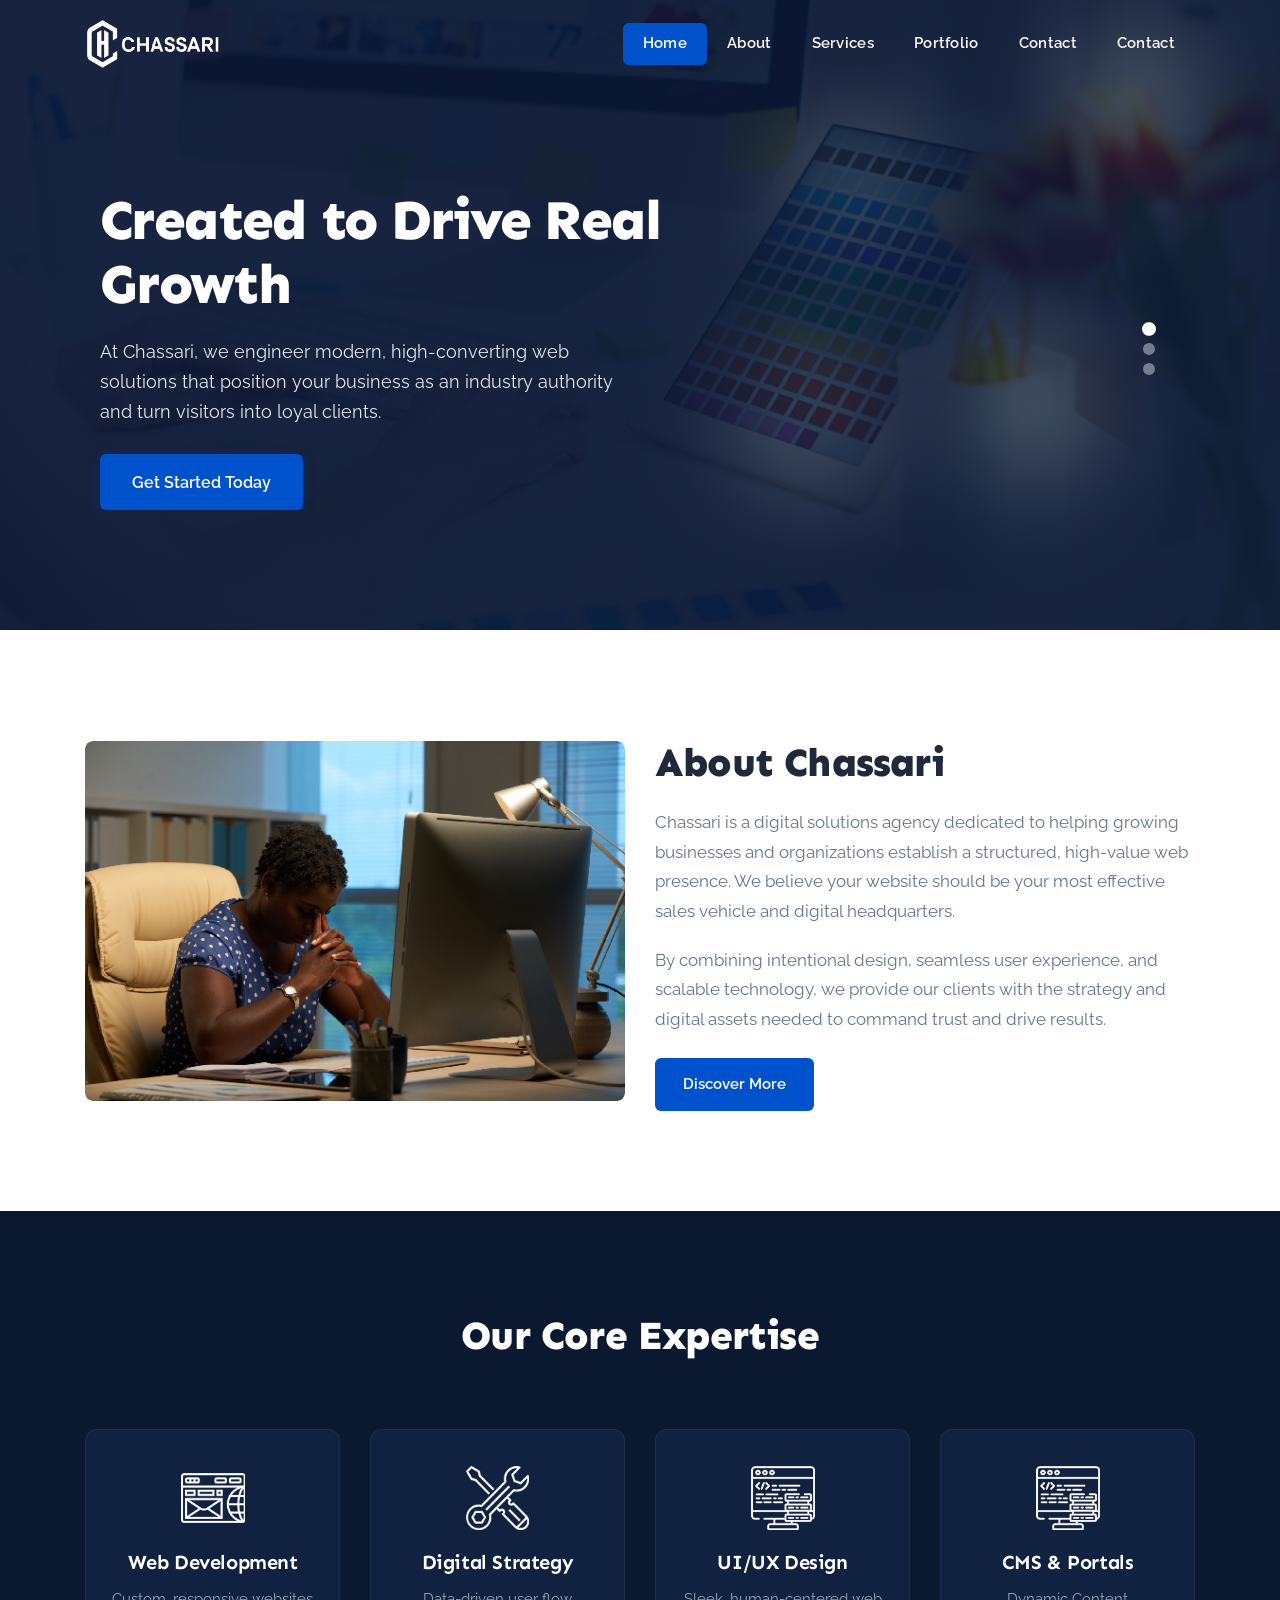
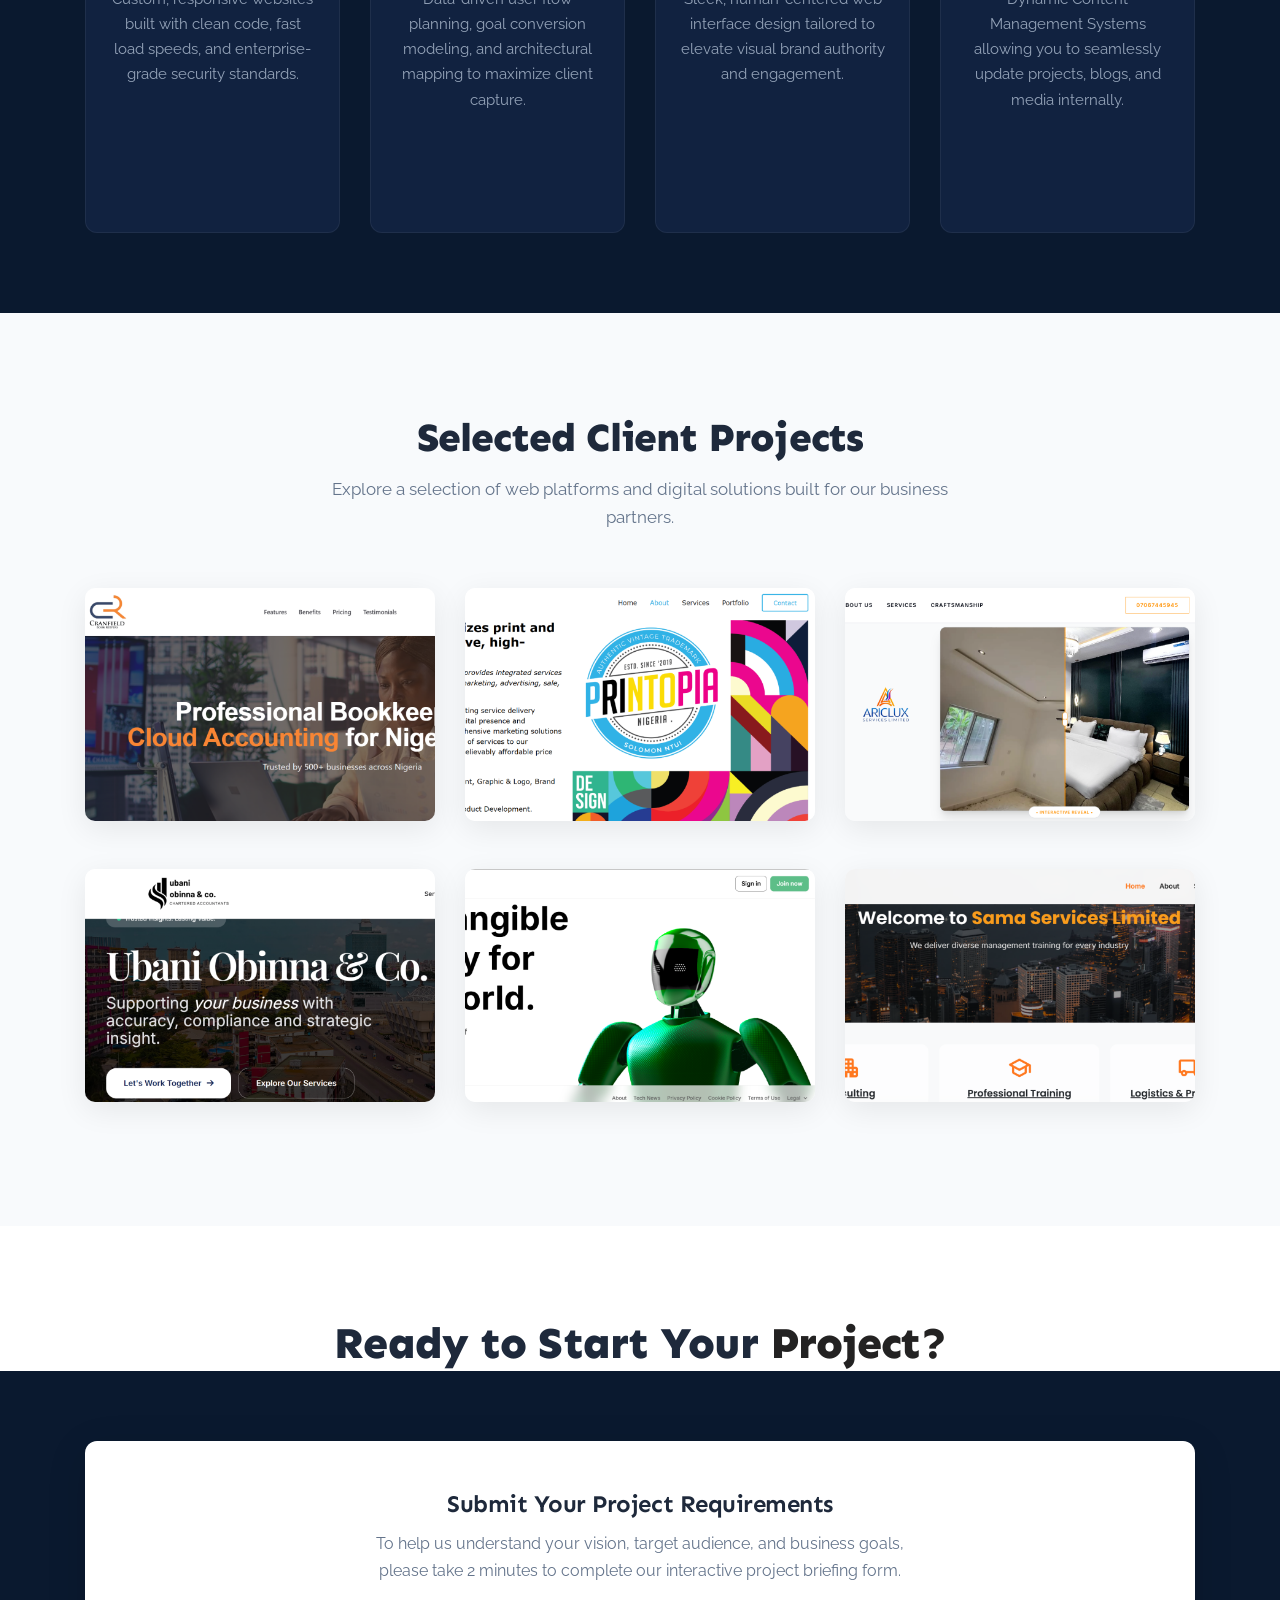
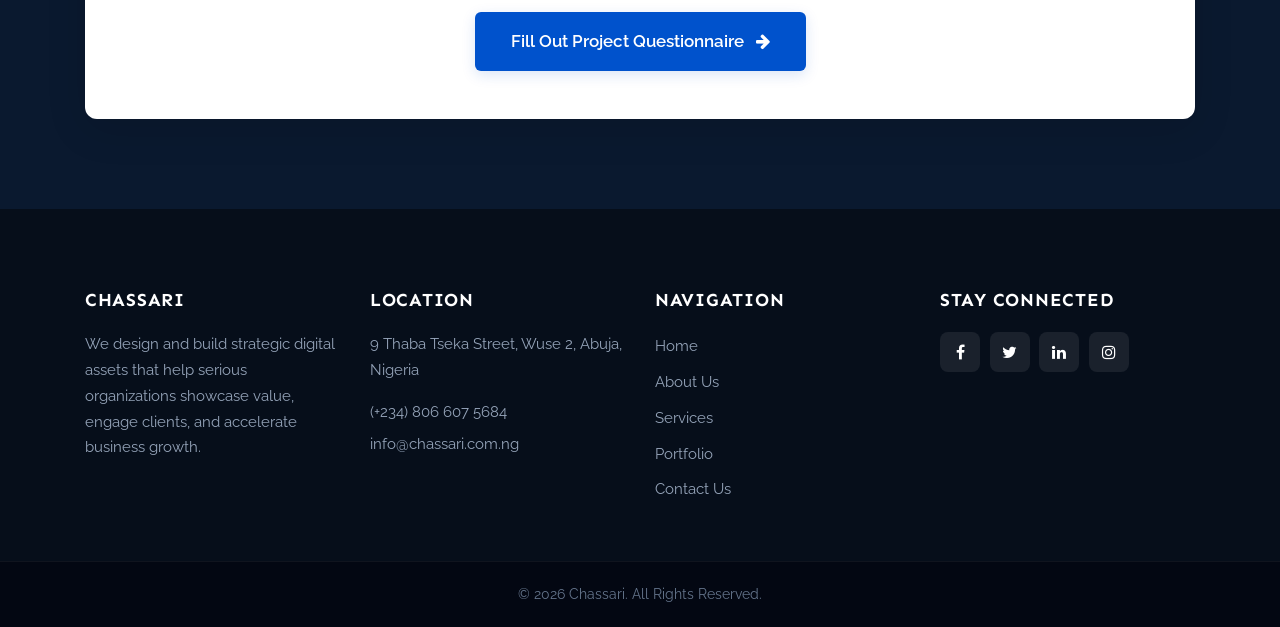
==== commit 6d0ffe8e: "Add files via upload" ====
--- a/index.html
+++ b/index.html
@@ -44,6 +44,9 @@
                   <li class="nav-item">
                      <a class="nav-link" href="contact.html">Contact</a>
                   </li>
+				  <li class="nav-item">
+                     <a class="nav-link" href="Trans.html">Contact</a>
+                  </li>
                </ul>
             </div>
          </nav>
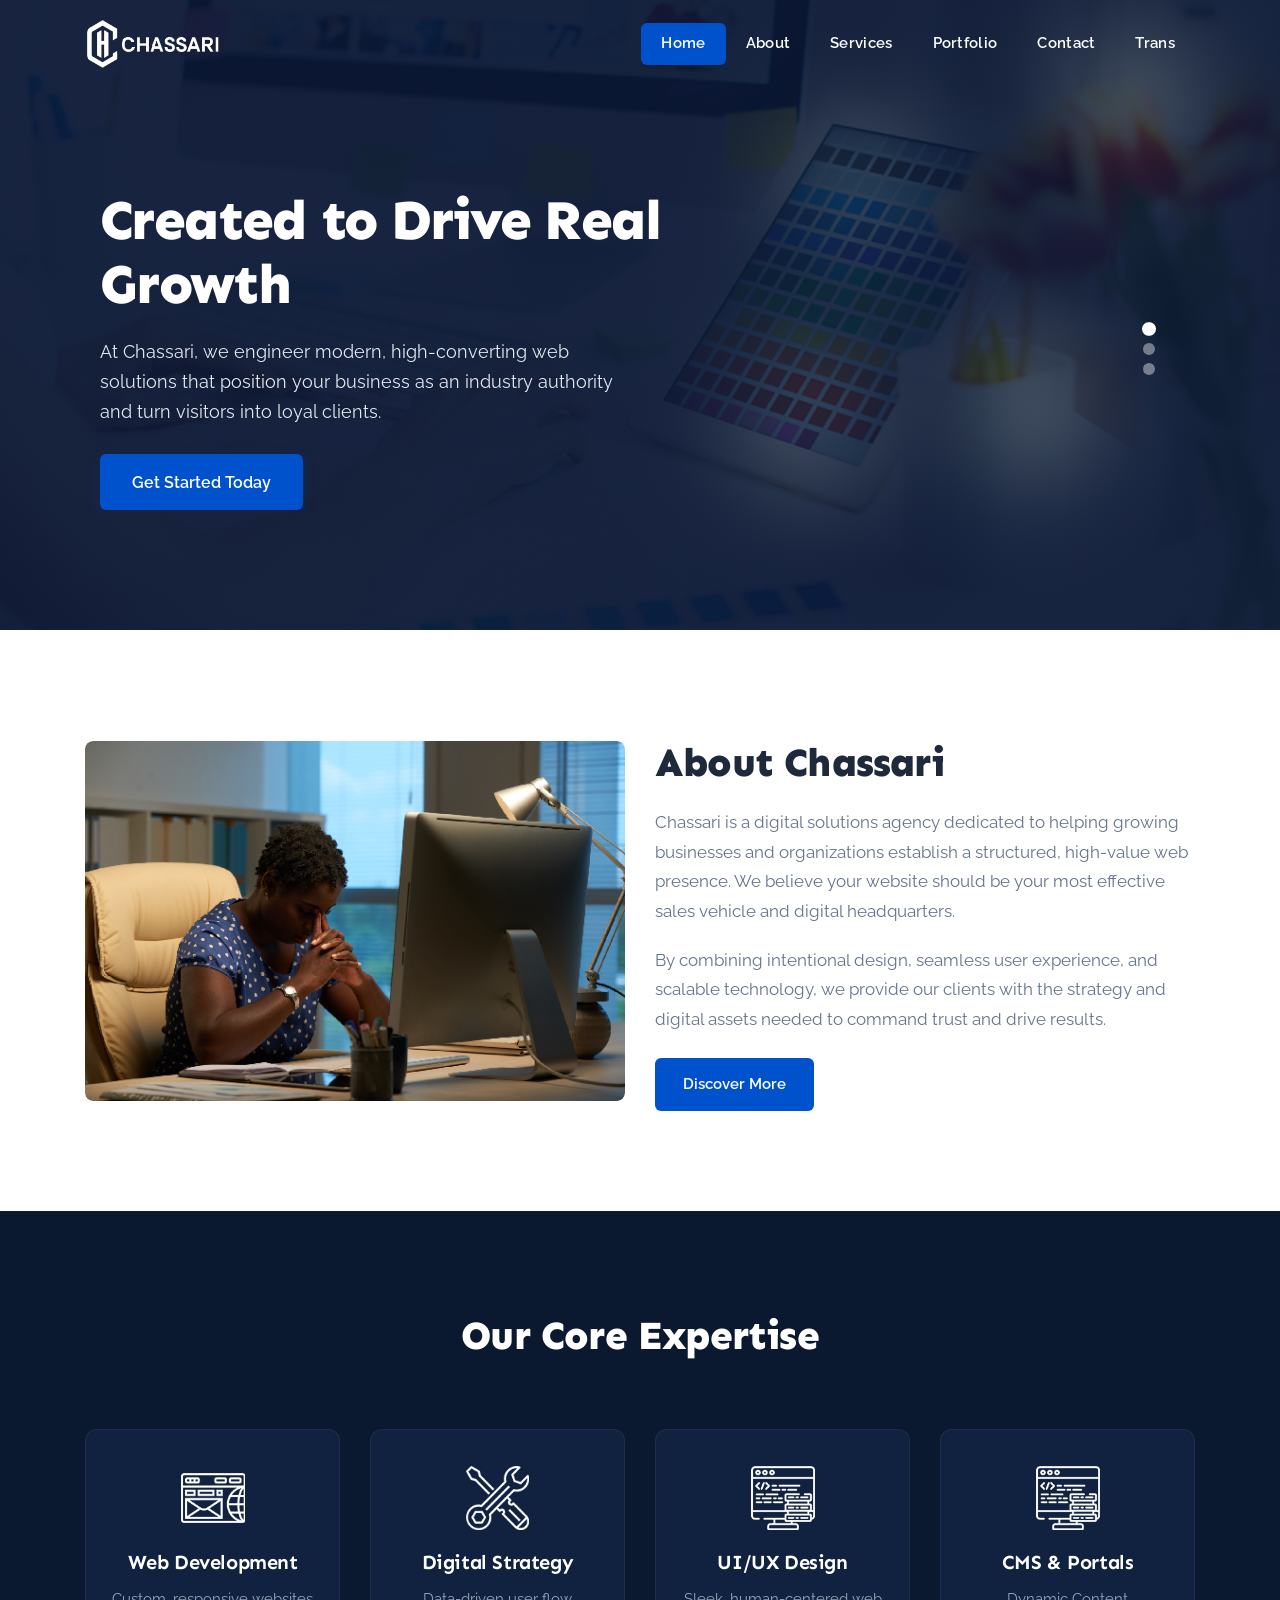
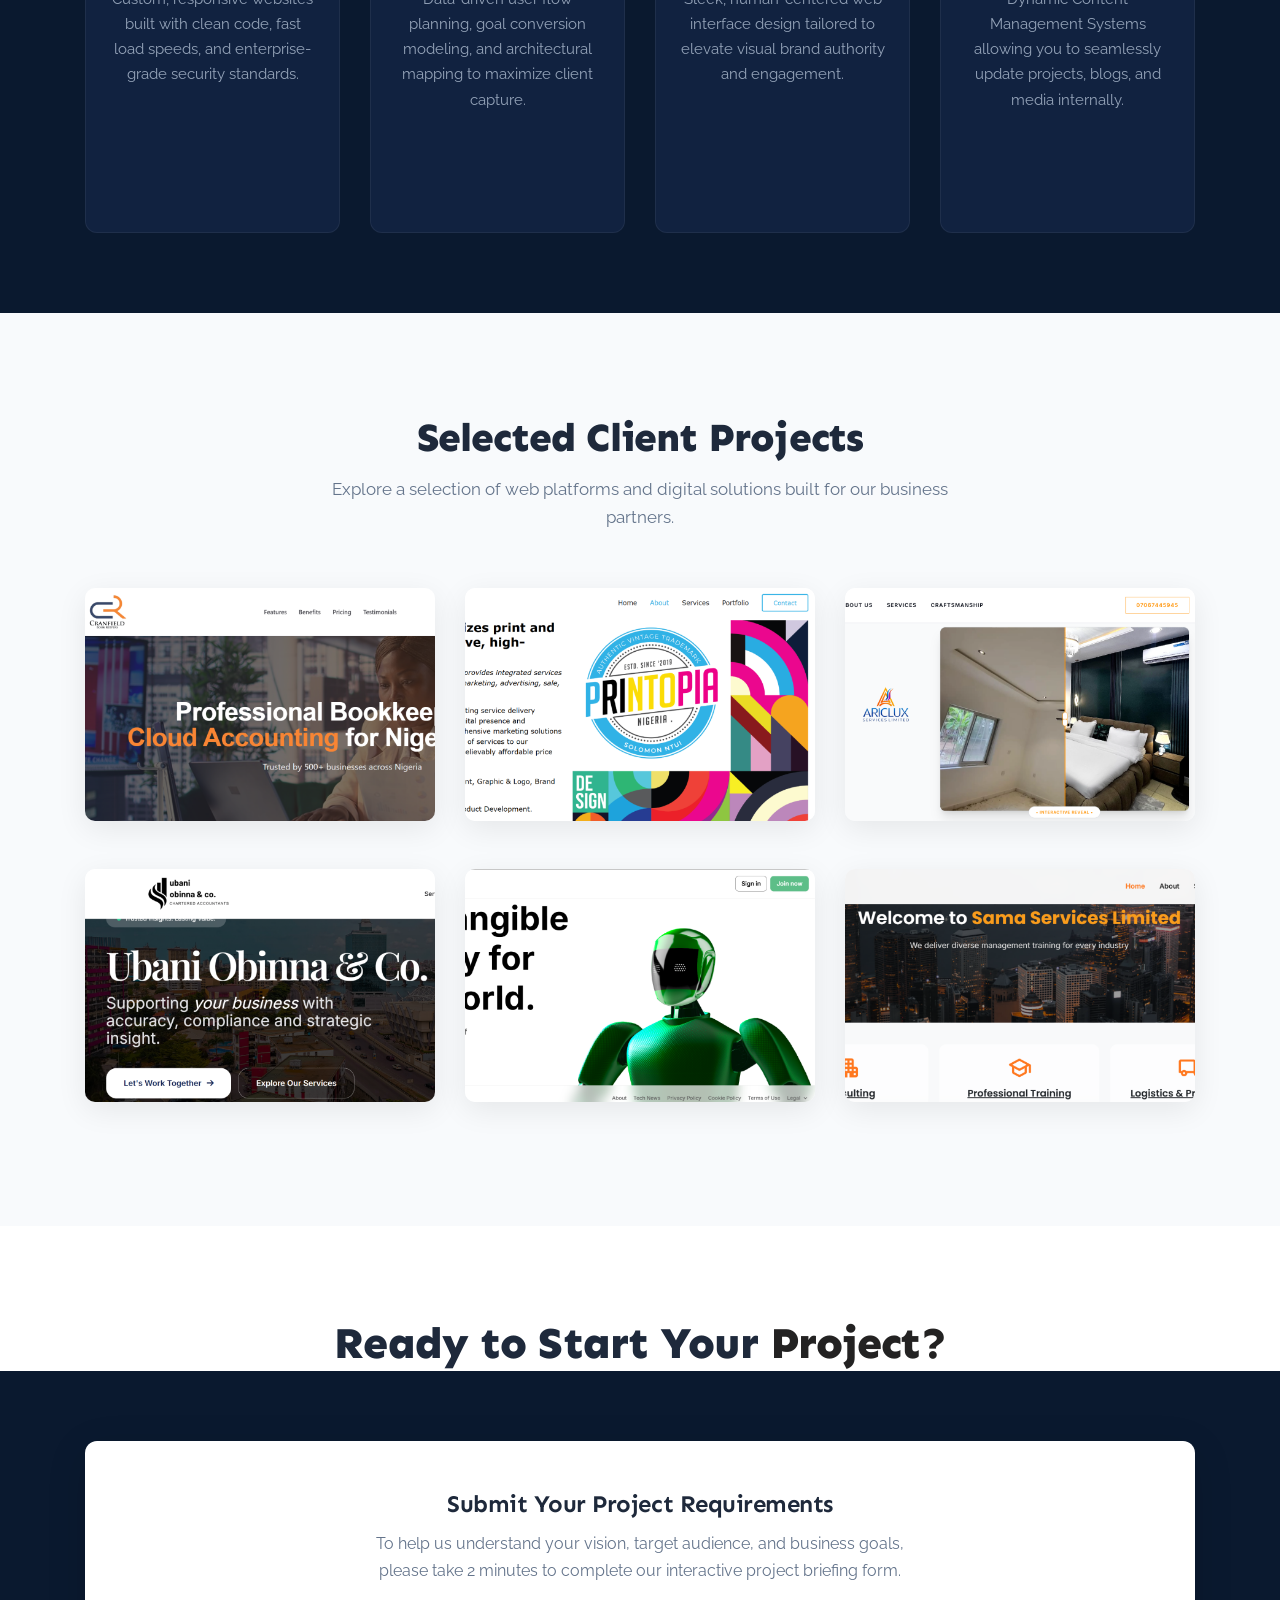
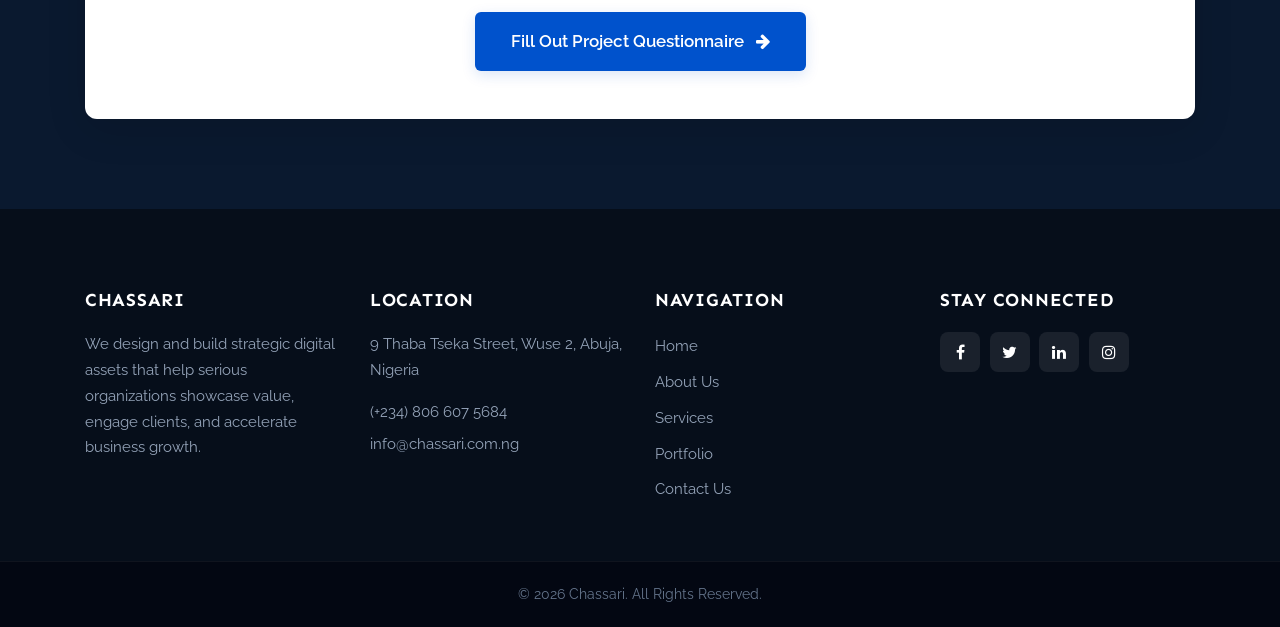
==== commit d0a09a57: "Add files via upload" ====
--- a/index.html
+++ b/index.html
@@ -45,7 +45,7 @@
                      <a class="nav-link" href="contact.html">Contact</a>
                   </li>
 				  <li class="nav-item">
-                     <a class="nav-link" href="Trans.html">Contact</a>
+                     <a class="nav-link" href="Trans.html">Trans</a>
                   </li>
                </ul>
             </div>
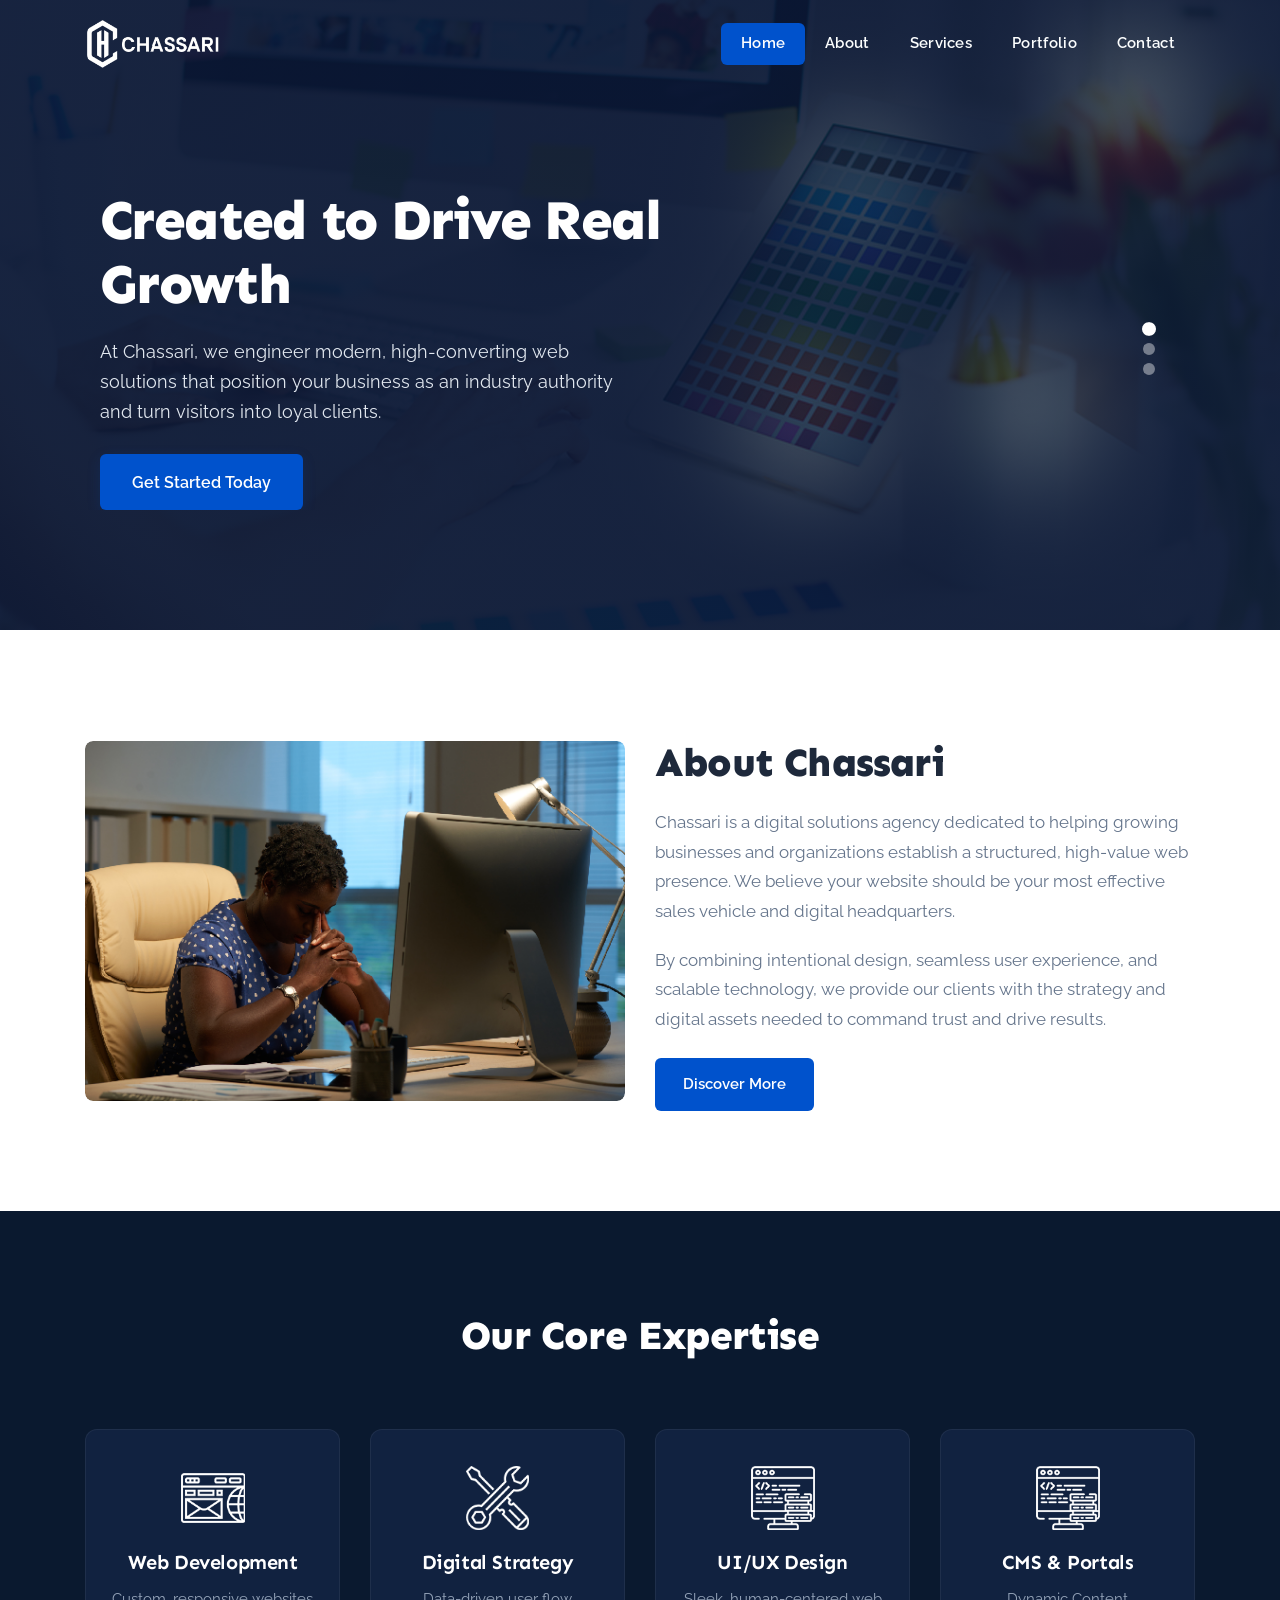
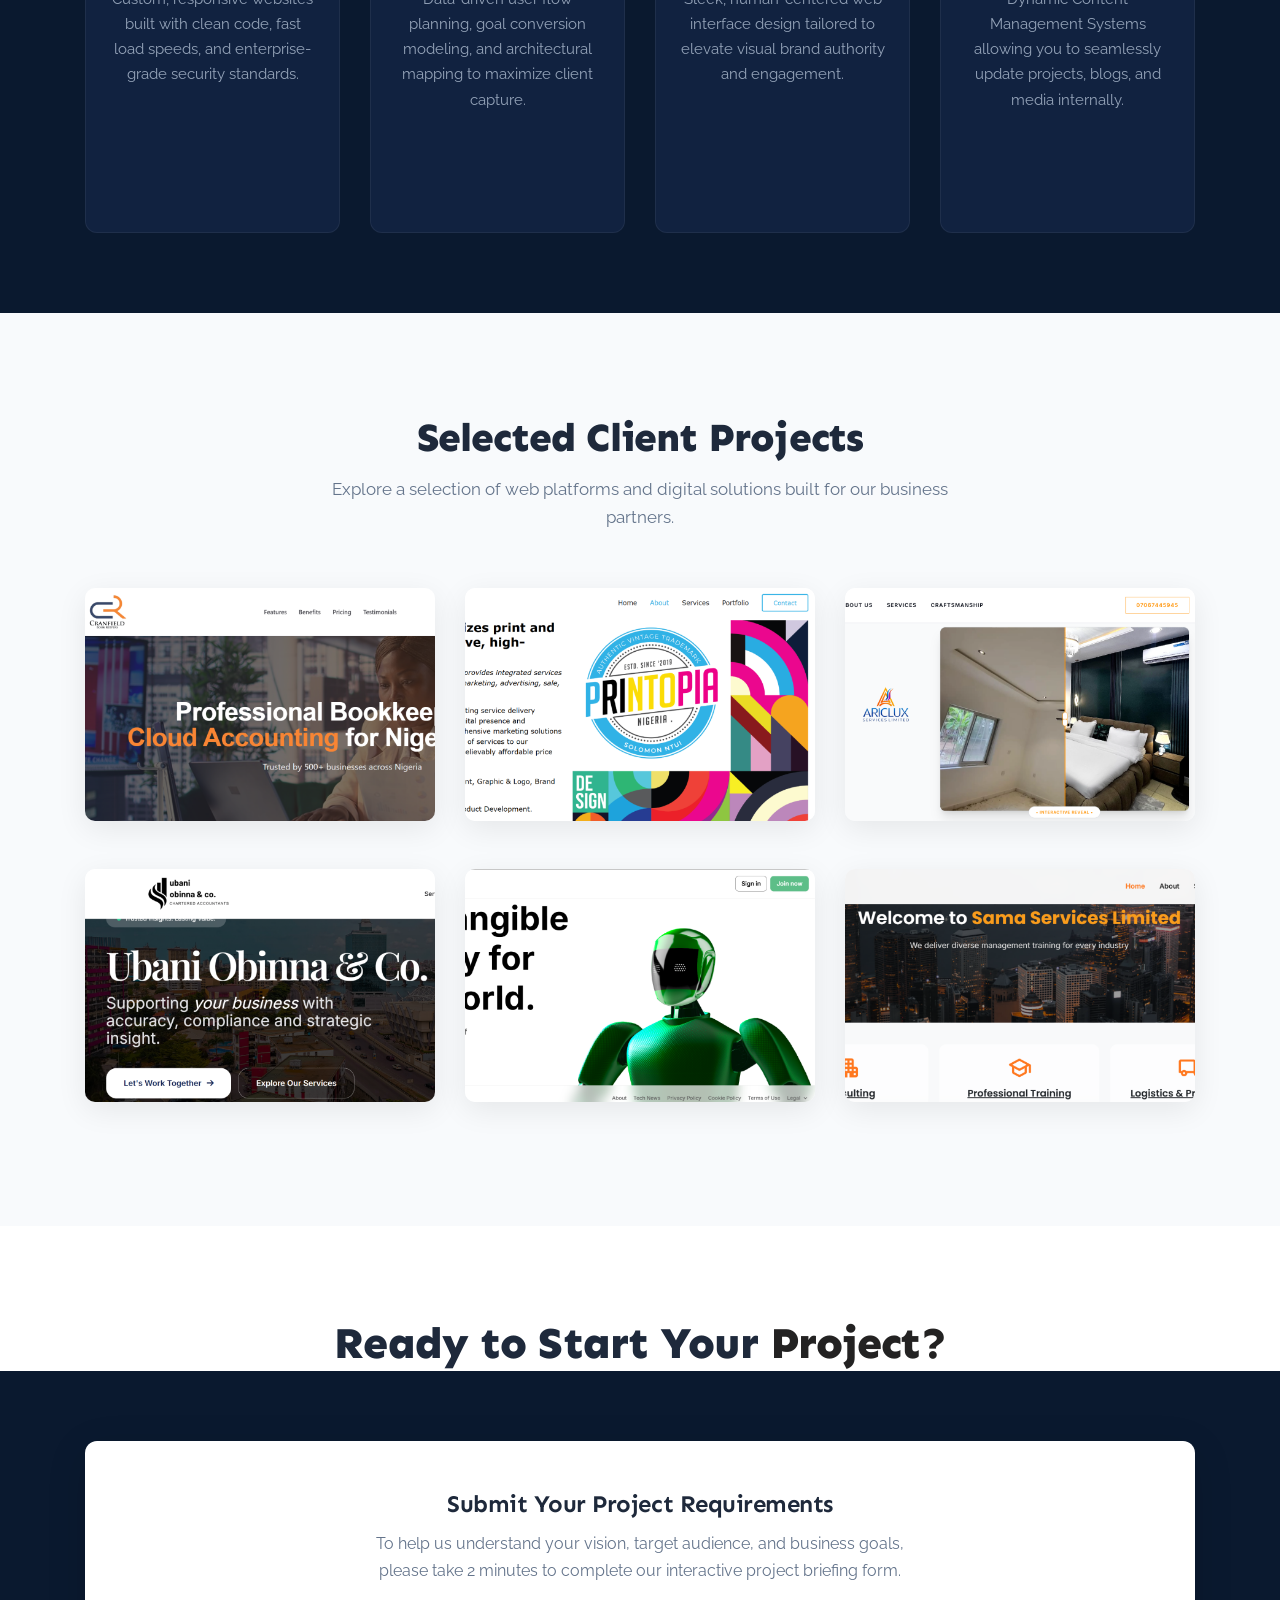
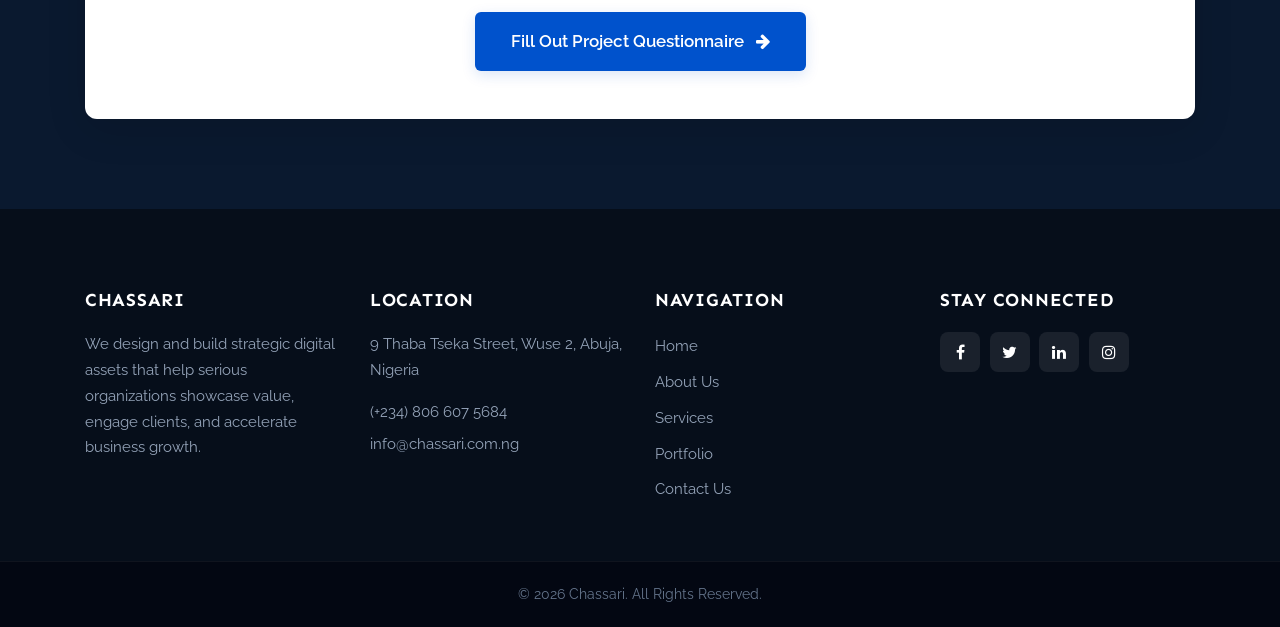
==== commit 57dd8d6e: "Add files via upload" ====
--- a/index.html
+++ b/index.html
@@ -44,9 +44,7 @@
                   <li class="nav-item">
                      <a class="nav-link" href="contact.html">Contact</a>
                   </li>
-				  <li class="nav-item">
-                     <a class="nav-link" href="Trans.html">Trans</a>
-                  </li>
+				  
                </ul>
             </div>
          </nav>
